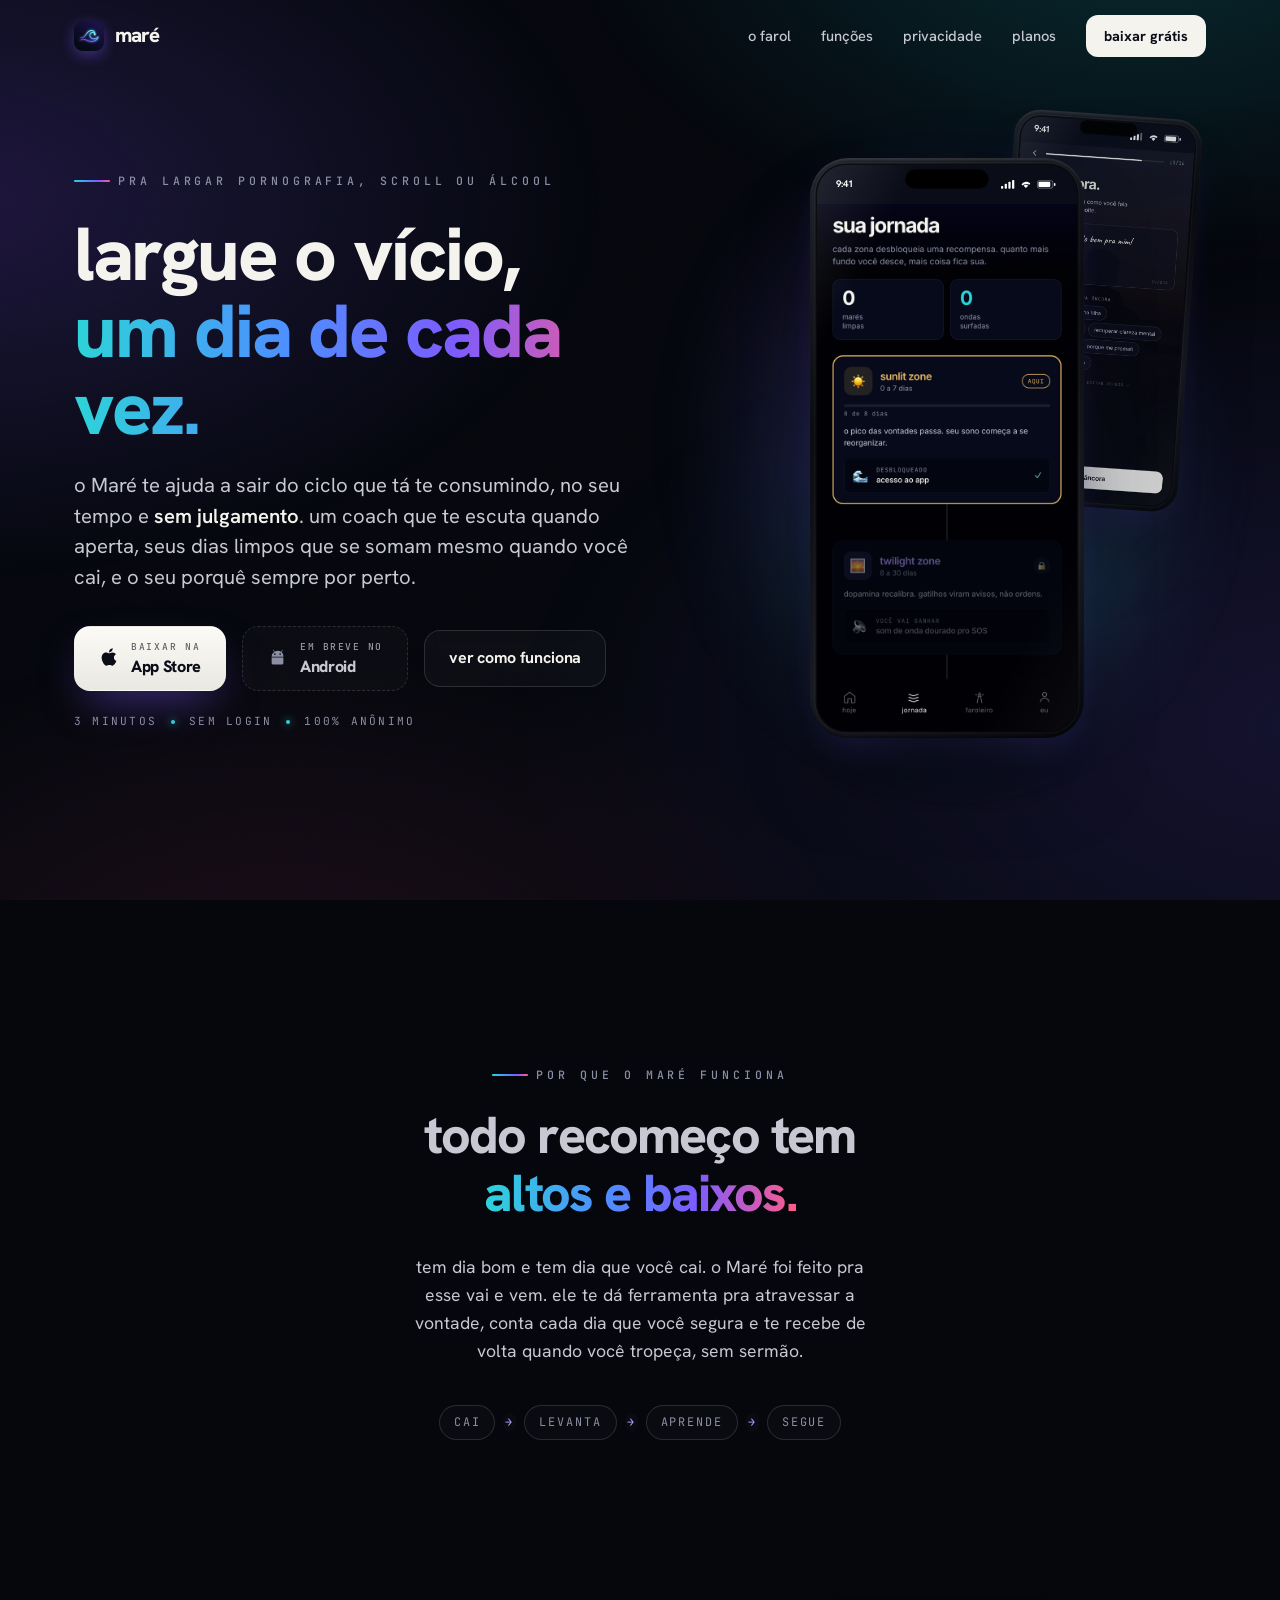
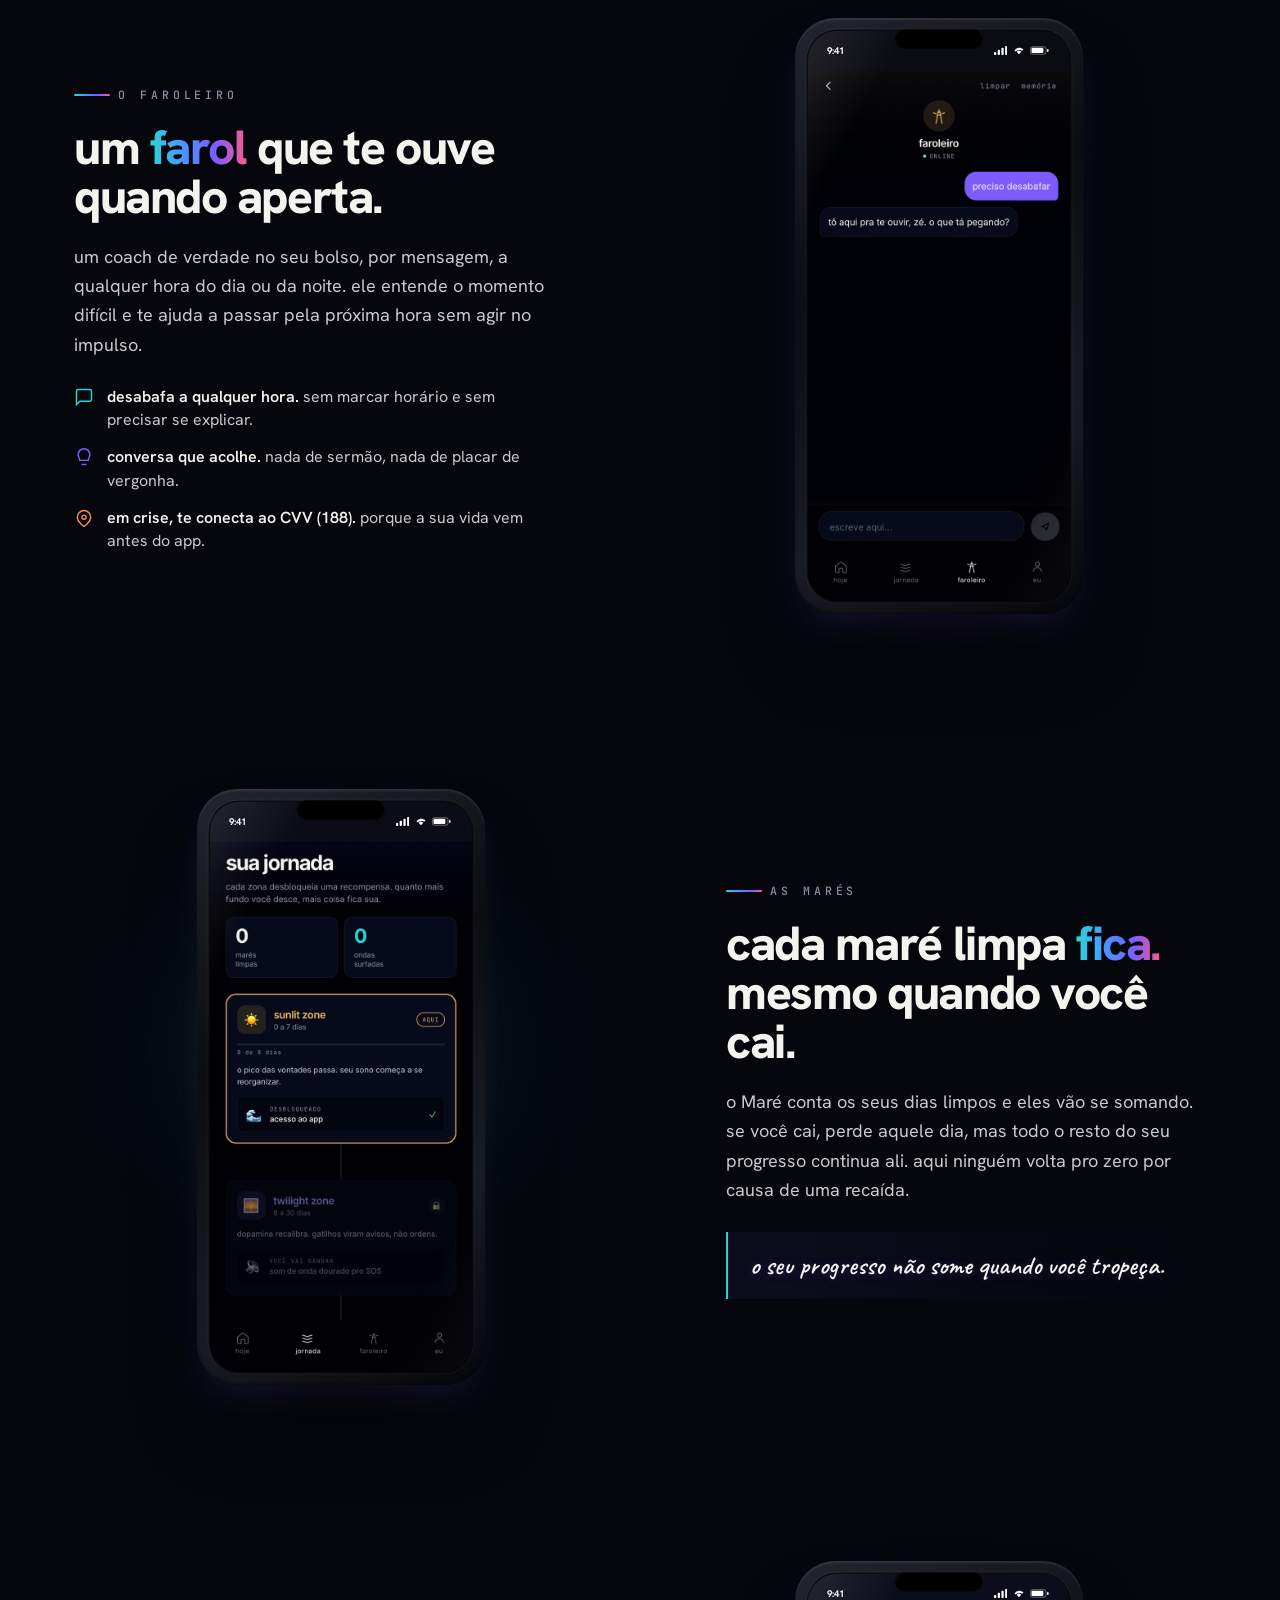
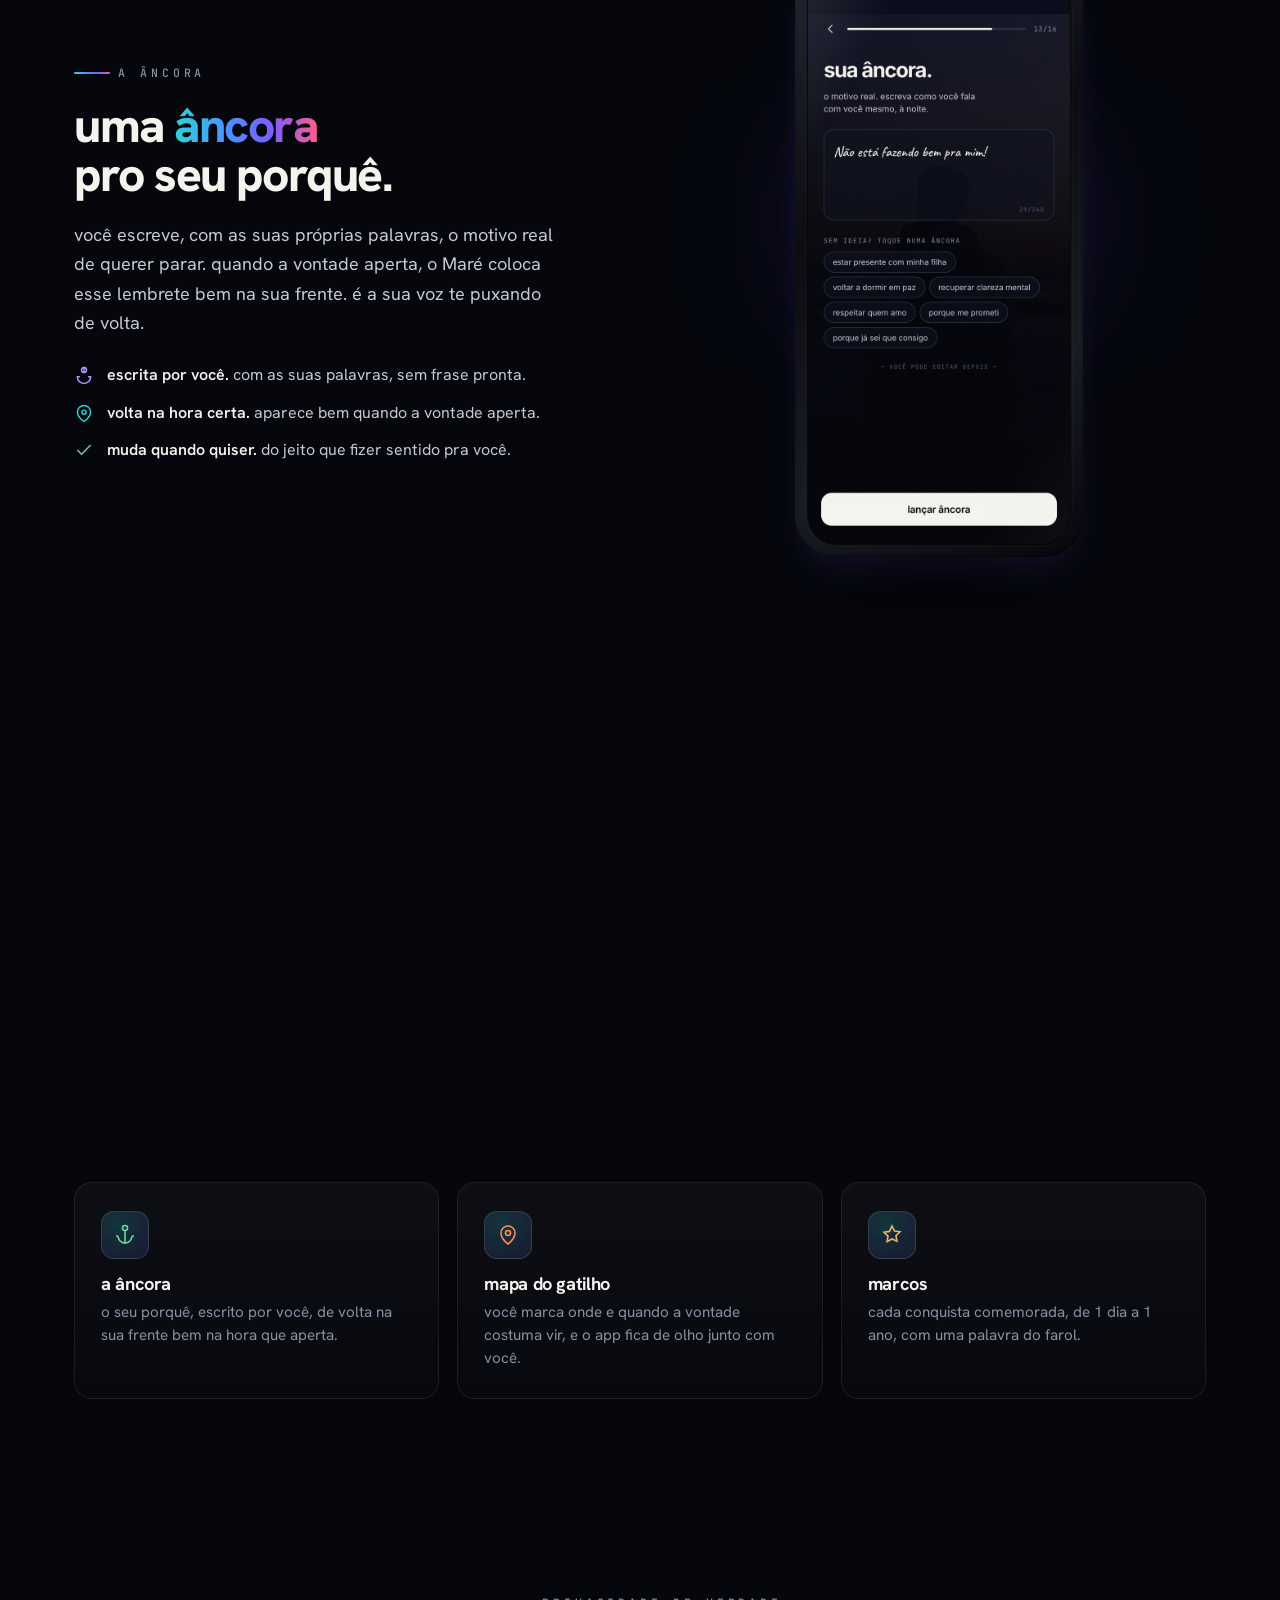
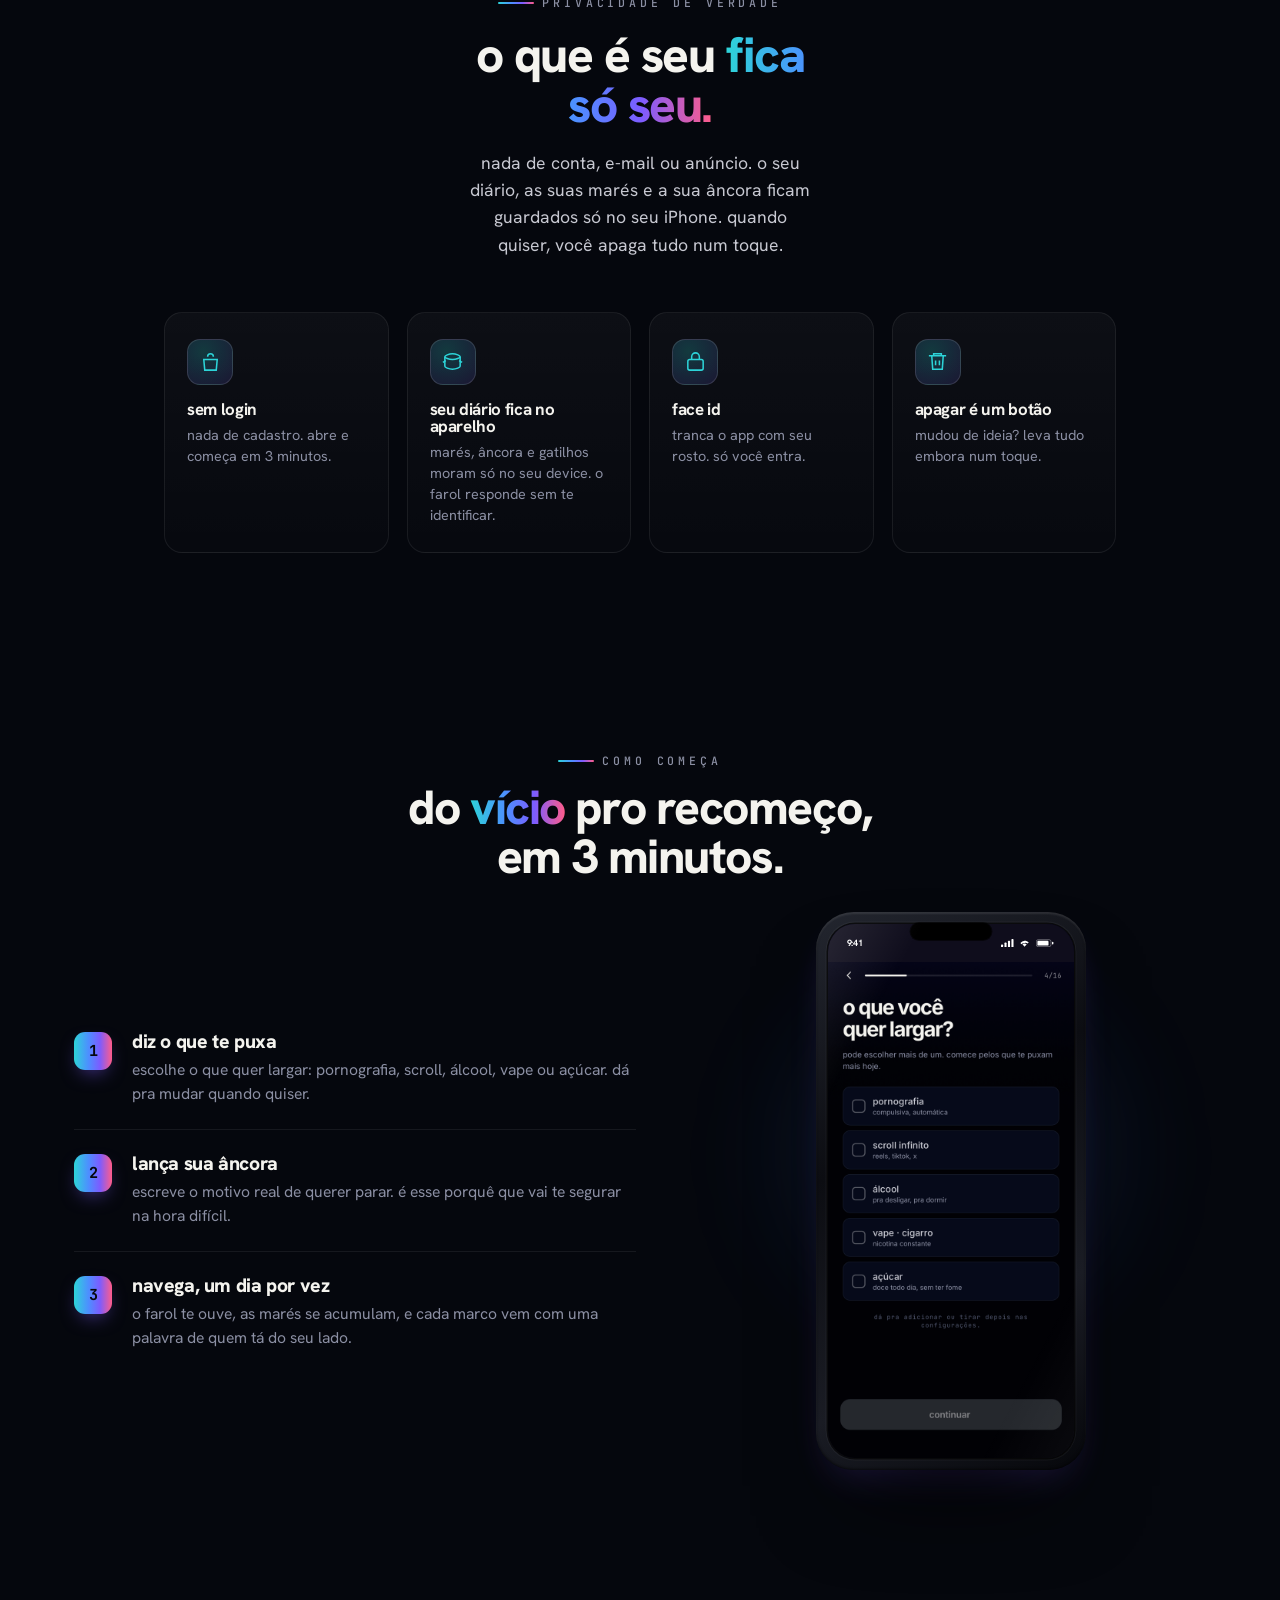
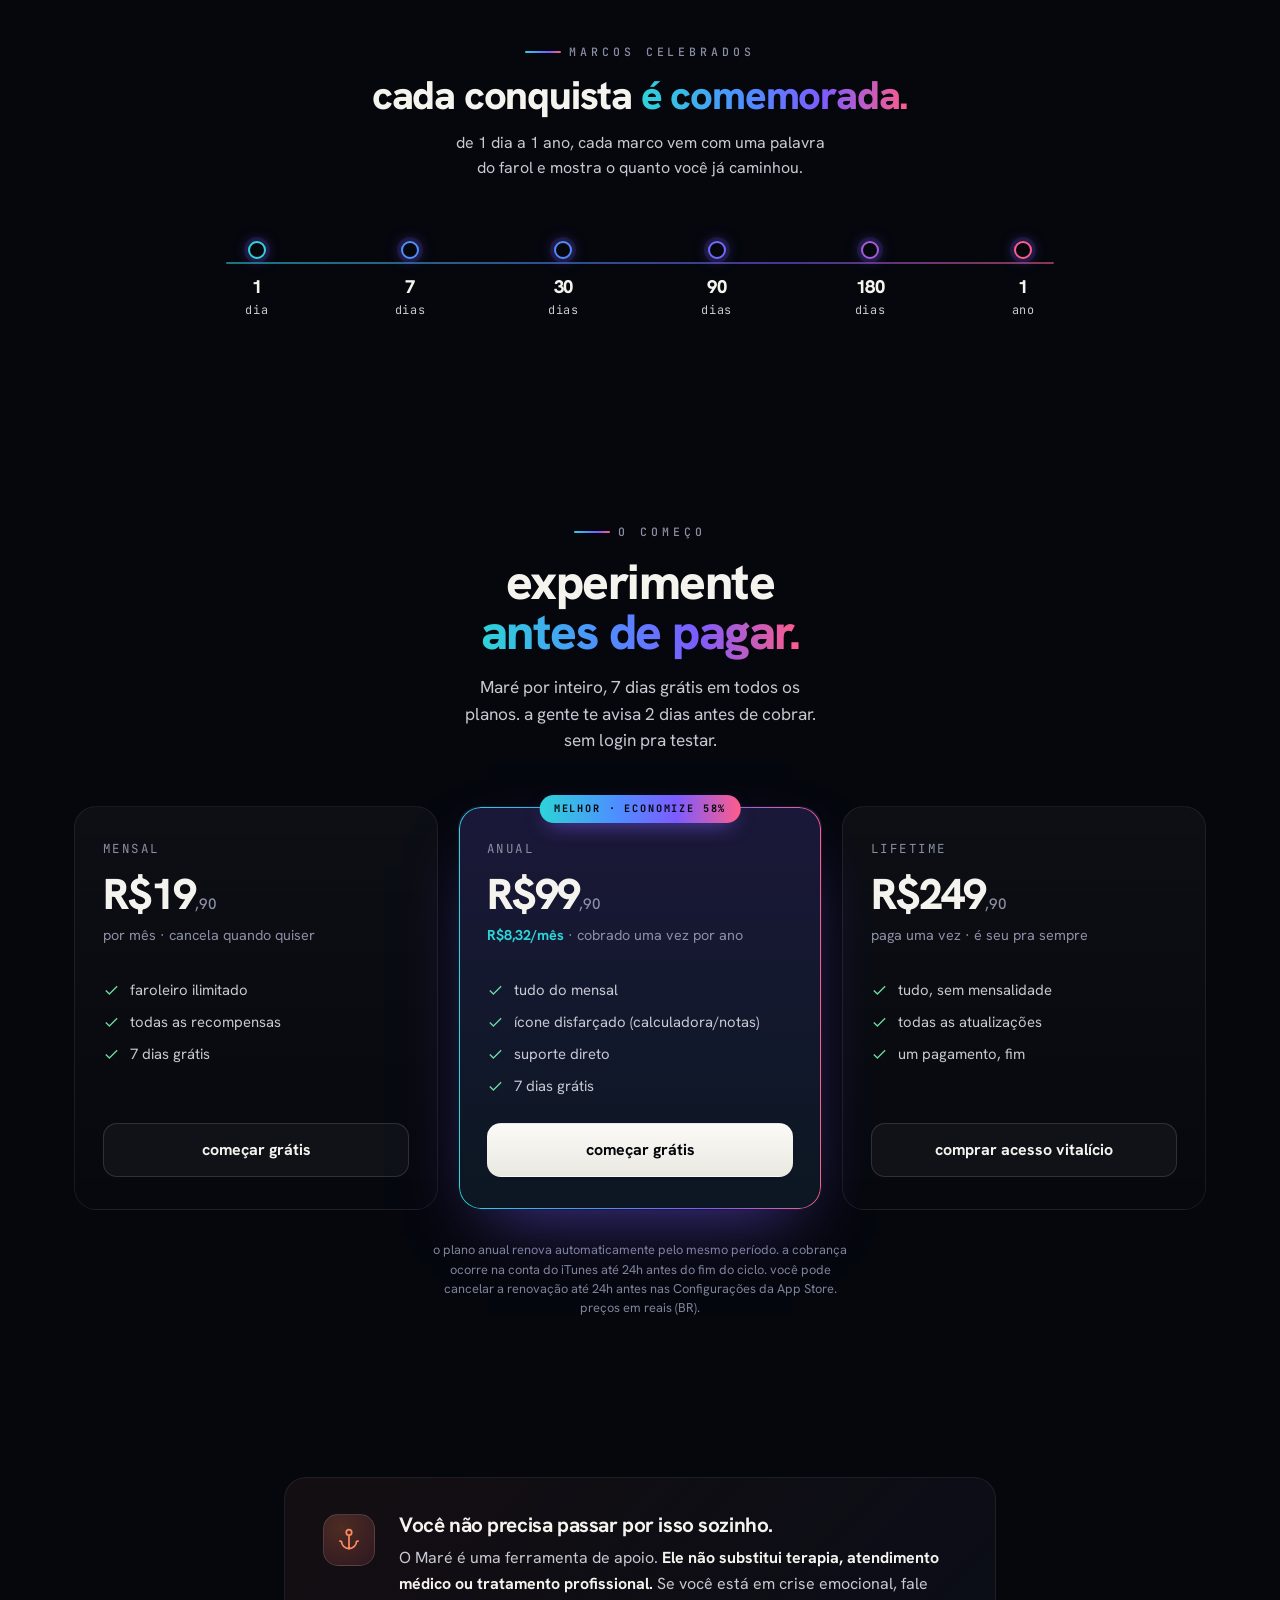
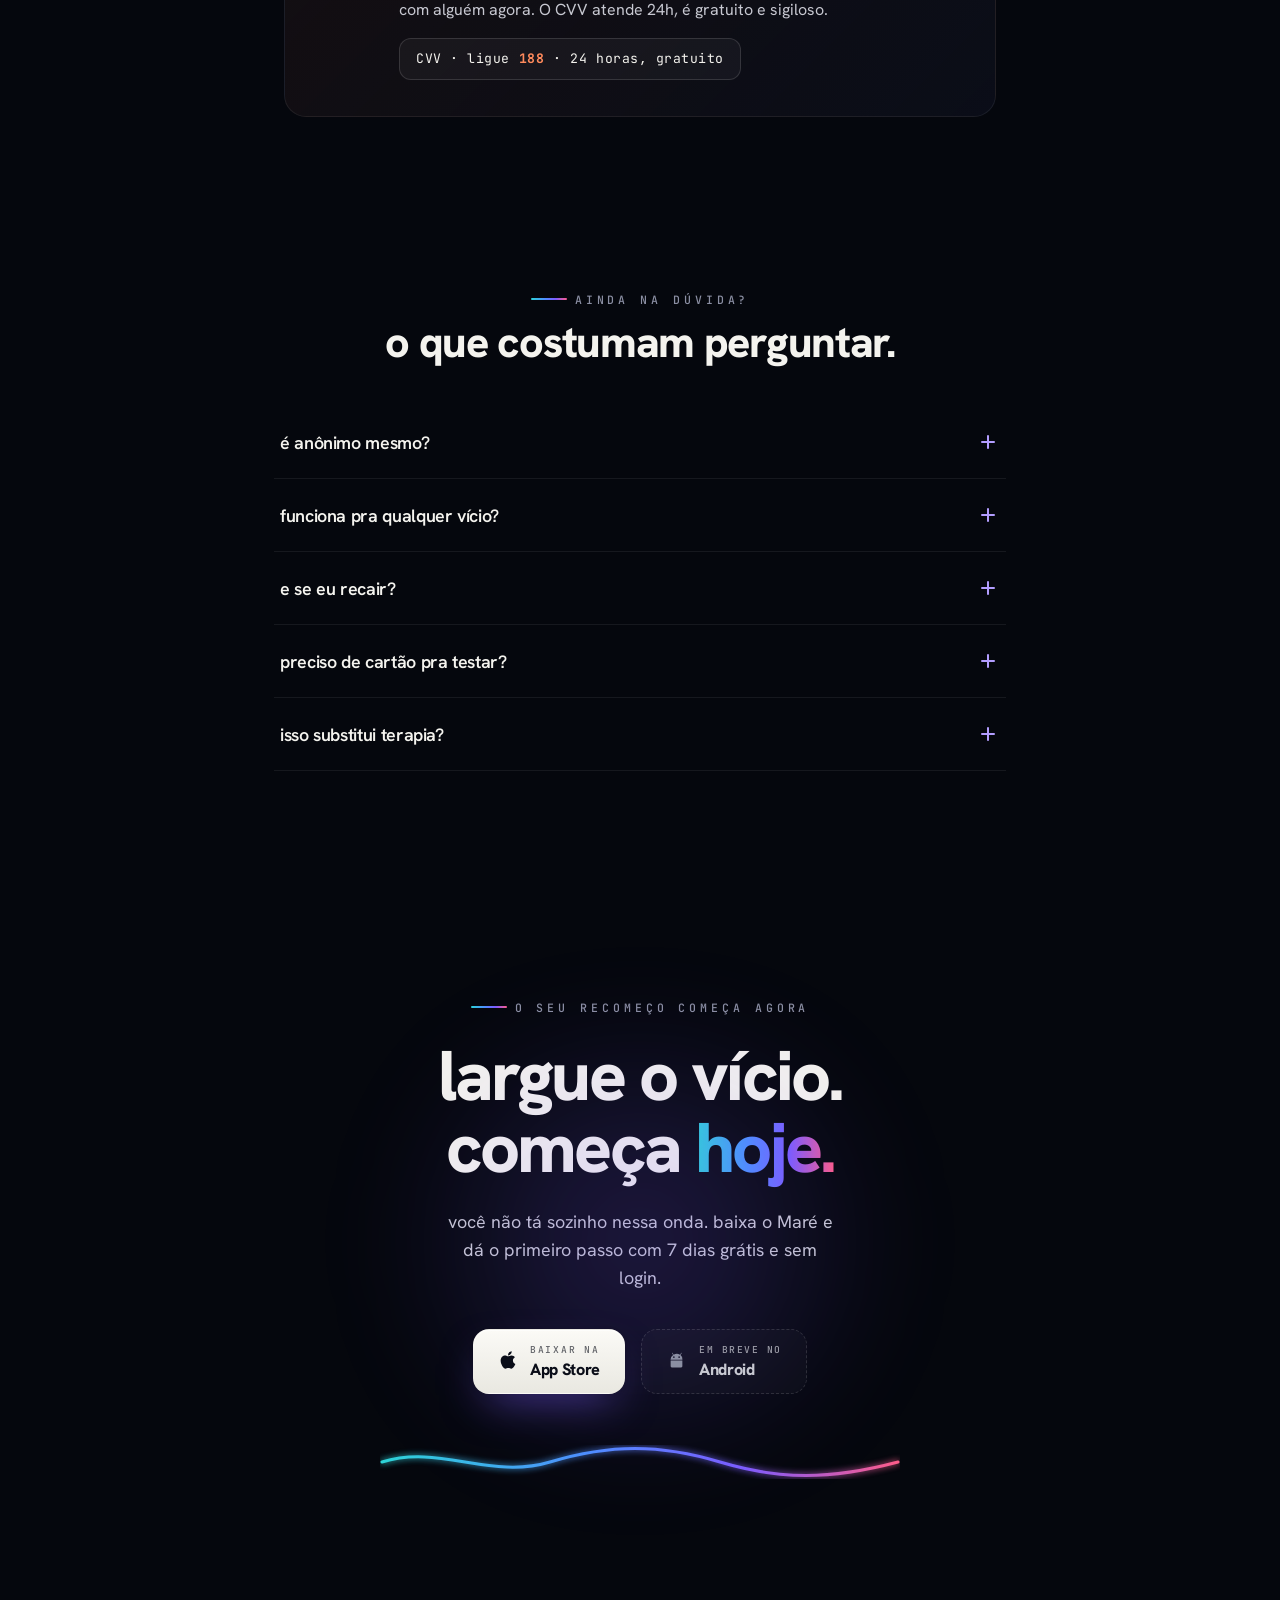
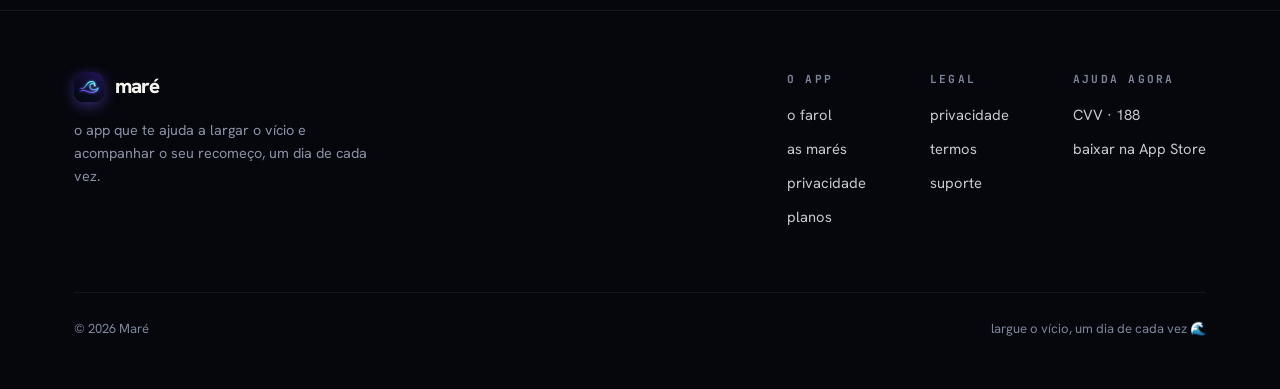
==== index.html @ f7ee4166 "Maré landing page Página estática (deep-ocean) com screenshots reais do app, todas as funções, plano" ====
<!DOCTYPE html>
<html lang="pt-BR">
<head>
<meta charset="UTF-8" />
<meta name="viewport" content="width=device-width, initial-scale=1.0" />
<title>Maré · largue o vício, um dia de cada vez</title>
<meta name="description" content="O Maré te ajuda a largar pornografia, scroll ou álcool. Um coach que te escuta na hora difícil, seus dias limpos contados sem punição e o lembrete do seu porquê. Sem julgamento. 7 dias grátis." />
<meta name="theme-color" content="#05070d" />

<!-- Open Graph · TROQUE a base de URL pelo domínio real de deploy -->
<meta property="og:type" content="website" />
<meta property="og:locale" content="pt_BR" />
<meta property="og:site_name" content="Maré" />
<meta property="og:url" content="https://josediogor.github.io/mare-site/" />
<meta property="og:title" content="Maré · largue o vício, um dia de cada vez" />
<meta property="og:description" content="Largue o vício, um dia de cada vez. Um coach que te escuta, seus dias limpos contados sem punição e o lembrete do seu porquê na hora difícil. Sem julgamento." />
<meta property="og:image" content="https://josediogor.github.io/mare-site/assets/og.jpg" />
<meta property="og:image:width" content="1200" />
<meta property="og:image:height" content="630" />
<meta property="og:image:alt" content="Maré · largue o vício, um dia de cada vez" />
<meta name="twitter:card" content="summary_large_image" />
<meta name="twitter:title" content="Maré · largue o vício, um dia de cada vez" />
<meta name="twitter:description" content="Largue o vício, um dia de cada vez. Coach que te escuta, dias limpos contados sem punição e o seu porquê sempre à mão. Sem julgamento." />
<meta name="twitter:image" content="https://josediogor.github.io/mare-site/assets/og.jpg" />

<link rel="icon" type="image/png" href="assets/icon.png" />
<link rel="apple-touch-icon" href="assets/icon.png" />
<link rel="preload" as="image" href="assets/shots/jornada.png" fetchpriority="high" />

<link rel="preconnect" href="https://fonts.googleapis.com" />
<link rel="preconnect" href="https://fonts.gstatic.com" crossorigin />
<link href="https://fonts.googleapis.com/css2?family=Hanken+Grotesk:wght@400;500;600;700;800;900&family=JetBrains+Mono:wght@400;500;700&family=Caveat:wght@500;600&display=swap" rel="stylesheet" />

<style>
/* ============================================================
   MARÉ · landing
   deep ocean at night · bioluminescent gradient wave
   cores/tokens derivados de app/lib/theme.ts
   (display: Hanken Grotesk realiza a intenção "tight grotesk" do app;
    o app usa Inter só porque Inter Tight não existe no @expo-google-fonts)
   ============================================================ */

:root{
  --bg0:#05070d; --bg1:#0a0d18; --bg2:#0e1322; --surface:#0e1220;
  --ink:#f4f3ee; --ink2:#c7c8d1; --ink3:#8b8fa3; --ink4:#7e8499;
  --violet:#7c5cff; --violet2:#b39dff; --violet-deep:#4b3b9a;
  --cyan:#2dd4d8; --coral:#ff8a5c; --azure:#4d8fff; --green:#6dd49d; --amber:#e9b665; --rose:#ff5c8a;
  --line:rgba(255,255,255,.07); --line-2:rgba(255,255,255,.13);

  --wave:linear-gradient(90deg,#2dd4d8 0%,#4d8fff 38%,#7c5cff 68%,#ff5c8a 100%);
  --wave-soft:linear-gradient(90deg,#2dd4d8,#7c5cff);

  --f-display:"Hanken Grotesk",-apple-system,system-ui,sans-serif;
  --f-mono:"JetBrains Mono",ui-monospace,monospace;
  --f-hand:"Caveat",cursive;

  --maxw:1180px;
  --ease:cubic-bezier(.22,.61,.36,1);
  --ease-out:cubic-bezier(.16,1,.3,1);
}

*{box-sizing:border-box;margin:0;padding:0}
html{scroll-behavior:smooth;-webkit-text-size-adjust:100%}
@media (prefers-reduced-motion:reduce){html{scroll-behavior:auto}}

body{
  font-family:var(--f-display);
  background:var(--bg0);
  color:var(--ink);
  line-height:1.55;
  -webkit-font-smoothing:antialiased;
  text-rendering:optimizeLegibility;
  overflow-x:hidden;
  position:relative;
}

/* ---- ambient field: deep-water bioluminescence ---- */
.field{position:fixed;inset:0;z-index:-2;pointer-events:none;overflow:hidden}
.field::before{
  content:"";position:absolute;inset:-20%;
  background:
    radial-gradient(46% 38% at 78% 8%, rgba(45,212,216,.16), transparent 70%),
    radial-gradient(50% 42% at 12% 30%, rgba(124,92,255,.20), transparent 72%),
    radial-gradient(60% 50% at 88% 72%, rgba(75,59,154,.22), transparent 75%),
    radial-gradient(46% 44% at 30% 96%, rgba(255,92,138,.10), transparent 72%);
  filter:saturate(120%);
}
/* grain */
.grain{position:fixed;inset:0;z-index:-1;pointer-events:none;opacity:.05;mix-blend-mode:overlay;
  background-image:url("data:image/svg+xml,%3Csvg xmlns='http://www.w3.org/2000/svg' width='160' height='160'%3E%3Cfilter id='n'%3E%3CfeTurbulence type='fractalNoise' baseFrequency='.85' numOctaves='2' stitchTiles='stitch'/%3E%3C/filter%3E%3Crect width='100%25' height='100%25' filter='url(%23n)'/%3E%3C/svg%3E");}

::selection{background:rgba(124,92,255,.4);color:#fff}

a{color:inherit;text-decoration:none}
img{display:block;max-width:100%}
:focus-visible{outline:2px solid var(--cyan);outline-offset:3px;border-radius:6px}

/* ---------- shared type ---------- */
.eyebrow{
  font-family:var(--f-mono);font-size:.72rem;font-weight:500;
  letter-spacing:.34em;text-transform:uppercase;color:var(--ink3);
  display:inline-flex;align-items:center;gap:.7em;
}
.eyebrow::before{content:"";width:36px;height:2px;border-radius:2px;background:var(--wave)}
.grad{background:var(--wave);-webkit-background-clip:text;background-clip:text;color:transparent;}
h1,h2,h3{font-weight:800;letter-spacing:-.03em;line-height:1.02}
.hand{font-family:var(--f-hand);font-weight:500;letter-spacing:0}

section{position:relative}
.wrap{max-width:var(--maxw);margin:0 auto;padding:0 24px}

/* ---------- buttons ---------- */
.btn{
  display:inline-flex;align-items:center;gap:12px;
  font-family:var(--f-display);font-weight:700;font-size:1rem;letter-spacing:-.01em;
  padding:15px 24px;border-radius:16px;border:1px solid transparent;
  cursor:pointer;transition:transform .25s var(--ease),box-shadow .35s var(--ease),background .3s;
  will-change:transform;
}
.btn-app{
  background:linear-gradient(180deg,#fbfaf6,#e9e8e1);color:#0a0d18;
  box-shadow:0 1px 0 rgba(255,255,255,.6) inset,0 18px 44px -14px rgba(124,92,255,.55),0 2px 8px rgba(0,0,0,.4);
}
.btn-app:hover{transform:translateY(-3px);box-shadow:0 1px 0 rgba(255,255,255,.7) inset,0 26px 60px -14px rgba(124,92,255,.7),0 4px 12px rgba(0,0,0,.5)}
.btn-app .apple{width:20px;height:20px;fill:#0a0d18;margin-top:-2px}
.btn-app small{display:block;font-family:var(--f-mono);font-size:.6rem;font-weight:500;letter-spacing:.18em;text-transform:uppercase;opacity:.62;line-height:1;margin-bottom:2px}
.btn-app b{font-weight:800;font-size:1.02rem;letter-spacing:-.02em;line-height:1}
.btn-ghost{background:rgba(255,255,255,.03);border-color:var(--line-2);color:var(--ink);backdrop-filter:blur(8px)}
.btn-ghost:hover{background:rgba(255,255,255,.07);transform:translateY(-2px)}
.btn-soon{background:rgba(255,255,255,.025);border:1px dashed var(--line-2);color:var(--ink2);cursor:default;-webkit-user-select:none;user-select:none}
.btn-soon:hover{transform:none;box-shadow:none}
.btn-soon .android{width:21px;height:21px;fill:var(--ink3);margin-top:-1px}
.btn-soon small{display:block;font-family:var(--f-mono);font-size:.6rem;font-weight:500;letter-spacing:.16em;text-transform:uppercase;opacity:.75;line-height:1;margin-bottom:2px}
.btn-soon b{font-weight:800;font-size:1.02rem;letter-spacing:-.02em;line-height:1;color:var(--ink2)}

.tcol{display:flex;flex-direction:column;gap:5px;text-align:left}

/* ============================================================
   NAV
   ============================================================ */
.nav{position:fixed;top:0;left:0;right:0;z-index:50;transition:background .4s,backdrop-filter .4s,border-color .4s;
  border-bottom:1px solid transparent}
.nav.scrolled{background:rgba(5,7,13,.72);backdrop-filter:blur(18px) saturate(140%);border-bottom:1px solid var(--line)}
.nav .wrap{display:flex;align-items:center;justify-content:space-between;height:72px}
.brand{display:flex;align-items:center;gap:11px;font-weight:800;font-size:1.28rem;letter-spacing:-.04em}
.brand img{width:30px;height:30px;border-radius:9px;box-shadow:0 4px 14px rgba(124,92,255,.4)}
.brand .wave-u{display:block;width:34px;height:6px;margin-top:-3px}
.nav-links{display:flex;align-items:center;gap:30px}
.nav-links a{font-size:.92rem;color:var(--ink2);font-weight:500;transition:color .2s;position:relative}
.nav-links a:hover{color:var(--ink)}
.nav-links a::after{content:"";position:absolute;left:0;bottom:-6px;height:1px;width:0;background:var(--wave-soft);transition:width .3s var(--ease)}
.nav-links a:hover::after{width:100%}
.nav-links a.nav-cta{padding:10px 18px;border-radius:12px;background:var(--ink);color:#0a0d18;font-weight:700;font-size:.9rem;transition:transform .2s,box-shadow .3s}
.nav-links a.nav-cta:hover{color:#0a0d18;transform:translateY(-2px);box-shadow:0 10px 28px -8px rgba(244,243,238,.5)}
.nav-links a.nav-cta::after{display:none}
@media(max-width:860px){.nav-links a:not(.nav-cta){display:none}}

/* ============================================================
   HERO
   ============================================================ */
.hero{padding:148px 0 60px;position:relative;overflow:hidden}
.hero-grid{display:grid;grid-template-columns:1.05fr .95fr;gap:40px;align-items:center}
.hero-copy{max-width:560px}
.hero h1{font-size:clamp(2.7rem,6.4vw,4.7rem);font-weight:800;margin:26px 0 0}
.hero h1 .l2{display:block}
.hero .sub{font-size:clamp(1.05rem,1.8vw,1.27rem);color:var(--ink2);margin-top:24px;max-width:30em;line-height:1.5;font-weight:400}
.hero .sub b{color:var(--ink);font-weight:600}
.cta-row{display:flex;align-items:center;gap:16px;flex-wrap:wrap;margin-top:34px}
.trust{display:flex;align-items:center;gap:14px;margin-top:22px;flex-wrap:wrap;
  font-family:var(--f-mono);font-size:.7rem;letter-spacing:.2em;text-transform:uppercase;color:var(--ink3)}
.trust .dot{width:4px;height:4px;border-radius:50%;background:var(--cyan);box-shadow:0 0 8px var(--cyan)}

/* hero phones */
.hero-stage{position:relative;height:600px;display:flex;align-items:center;justify-content:center}
.glow{position:absolute;border-radius:50%;filter:blur(60px);pointer-events:none;z-index:0}
.hero-stage .glow{width:420px;height:520px;background:
  radial-gradient(circle at 50% 40%,rgba(124,92,255,.5),transparent 62%),
  radial-gradient(circle at 60% 75%,rgba(45,212,216,.35),transparent 60%);opacity:.85}
.phone-pair{position:relative;z-index:2}
.phone-pair .phone.back{position:absolute;top:-44px;right:-106px;width:188px;z-index:1;opacity:.82;transform:rotate(4deg)}
.phone-pair .phone.front{width:274px;position:relative;z-index:2}

/* floating animation */
@keyframes float1{0%,100%{transform:translateY(0)}50%{transform:translateY(-14px)}}
@keyframes float2{0%,100%{transform:translateY(0) rotate(4deg)}50%{transform:translateY(-22px) rotate(4deg)}}
.phone-pair .front{animation:float1 7s var(--ease) infinite}
.phone-pair .back{animation:float2 8.5s var(--ease) infinite}
@media (prefers-reduced-motion:reduce){.phone-pair .front,.phone-pair .back{animation:none}}

/* ============================================================
   DEVICE FRAME (real screenshots)
   ============================================================ */
.phone{
  --st:#0a0d18;
  position:relative;border-radius:14% / 6.6%;
  padding:2.4%;
  background:linear-gradient(150deg,#23262f,#0c0d12 38%,#1a1c24 72%,#06070b);
  box-shadow:
    0 2px 2px rgba(255,255,255,.10) inset,
    0 -1px 3px rgba(0,0,0,.6) inset,
    0 50px 90px -34px rgba(0,0,0,.85),
    0 18px 40px -20px rgba(124,92,255,.4);
}
.phone .screen{position:relative;border-radius:11% / 5.2%;overflow:hidden;background:var(--st);
  box-shadow:0 0 0 1.5px rgba(0,0,0,.7),0 0 0 2.5px rgba(255,255,255,.04)}
.phone .screen>img{width:100%;height:auto;aspect-ratio:820/1782;display:block}
/* clean status bar overlay → masks TestFlight bar of the raw capture */
.phone .statusbar{position:absolute;top:0;left:0;right:0;height:7%;z-index:3;
  background:var(--st);display:flex;align-items:center;justify-content:space-between;
  padding:0 8% 0 7.5%;}
.phone .statusbar .time{font-family:var(--f-display);font-weight:700;font-size:clamp(9px,3.7cqw,15px);color:#fff;letter-spacing:-.02em}
.phone .statusbar .sys{display:flex;align-items:center;gap:5.5px}
.phone .statusbar svg{height:clamp(8px,3.4cqw,13px);width:auto;fill:#fff;display:block}
.phone .island{position:absolute;top:2%;left:50%;transform:translateX(-50%);
  width:30%;height:3.1%;background:#000;border-radius:999px;z-index:4;
  box-shadow:0 0 0 1px rgba(0,0,0,.6)}
/* screen sheen */
.phone .screen::after{content:"";position:absolute;inset:0;z-index:5;pointer-events:none;
  background:linear-gradient(118deg,rgba(255,255,255,.10) 0%,transparent 18%,transparent 82%,rgba(255,255,255,.04) 100%);}
.phone{container-type:inline-size}

/* ============================================================
   logos / trust strip
   ============================================================ */
.marq{border-top:1px solid var(--line);border-bottom:1px solid var(--line);padding:26px 0;margin-top:46px}
.marq .wrap{display:flex;align-items:center;justify-content:space-between;gap:30px;flex-wrap:wrap}
.marq .item{display:flex;align-items:center;gap:11px;color:var(--ink3);font-size:.86rem;font-weight:500}
.marq .item svg{width:19px;height:19px;stroke:var(--cyan);fill:none;stroke-width:1.6;opacity:.9}
.marq .item b{color:var(--ink2);font-weight:700}

/* ============================================================
   MANIFESTO
   ============================================================ */
.manifesto{padding:130px 0 90px;text-align:center}
.manifesto .big{font-size:clamp(1.9rem,4.4vw,3.25rem);font-weight:800;letter-spacing:-.035em;line-height:1.12;max-width:18ch;margin:22px auto 0}
.manifesto p{color:var(--ink2);max-width:46ch;margin:30px auto 0;font-size:1.1rem;line-height:1.6}
.manifesto .cyc{display:flex;align-items:center;justify-content:center;gap:8px;margin-top:40px;flex-wrap:wrap;
  font-family:var(--f-mono);font-size:.74rem;letter-spacing:.16em;text-transform:uppercase;color:var(--ink3)}
.manifesto .cyc span{padding:7px 14px;border:1px solid var(--line-2);border-radius:999px;background:rgba(255,255,255,.02)}
.manifesto .cyc .arr{border:none;color:var(--violet2);padding:0 2px}

/* ============================================================
   FEATURE SECTIONS
   ============================================================ */
.feat{padding:88px 0}
.feat .wrap{display:grid;grid-template-columns:1fr 1fr;gap:64px;align-items:center}
.feat.rev .ftext{order:2}
.feat.rev .fmedia{order:1}
.ftext{max-width:480px}
.feat.rev .ftext{margin-left:auto}
.ftext h2{font-size:clamp(2rem,3.9vw,3rem);margin:20px 0 0}
.ftext .lead{color:var(--ink2);font-size:1.13rem;line-height:1.62;margin-top:20px}
.flist{list-style:none;margin-top:26px;display:flex;flex-direction:column;gap:14px}
.flist li{display:flex;gap:13px;align-items:flex-start;color:var(--ink2);font-size:1rem;line-height:1.45}
.flist li svg{width:20px;height:20px;flex:0 0 20px;margin-top:2px;stroke-width:1.7;fill:none}
.flist li b{color:var(--ink);font-weight:600}

.fmedia{position:relative;display:flex;align-items:center;justify-content:center}
.fmedia .phone{width:288px;max-width:78%;position:relative;z-index:2}
.fmedia .glow{width:380px;height:440px;opacity:.6}

/* voice quote (registro companheiro) */
.vquote{margin-top:28px;padding:18px 22px;border-left:2px solid;border-image:var(--wave) 1;
  background:linear-gradient(90deg,rgba(124,92,255,.07),transparent);border-radius:0 12px 12px 0}
.vquote .hand{font-size:1.65rem;font-weight:600;color:var(--ink);line-height:1.18;text-shadow:0 1px 10px rgba(124,92,255,.25)}
.vquote cite{display:block;margin-top:6px;font-family:var(--f-mono);font-size:.68rem;letter-spacing:.18em;text-transform:uppercase;color:var(--ink3);font-style:normal}

/* ============================================================
   PRIVACY
   ============================================================ */
.privacy{padding:96px 0;position:relative}
.privacy .wrap{max-width:1000px}
.privacy .head{text-align:center;max-width:38ch;margin:0 auto}
.privacy h2{font-size:clamp(2rem,4.4vw,3.1rem);margin-top:18px}
.privacy h2 em{font-style:normal}
.privacy .sub{color:var(--ink2);margin-top:18px;font-size:1.1rem}
.pgrid{display:grid;grid-template-columns:repeat(4,1fr);gap:18px;margin-top:54px}
.pcard{padding:26px 22px;border:1px solid var(--line);border-radius:18px;
  background:linear-gradient(180deg,rgba(255,255,255,.035),rgba(255,255,255,.01));
  transition:transform .35s var(--ease),border-color .35s,background .35s}
.pcard:hover{transform:translateY(-6px);border-color:var(--line-2);background:linear-gradient(180deg,rgba(124,92,255,.08),rgba(255,255,255,.01))}
.pcard .ic{width:46px;height:46px;border-radius:13px;display:grid;place-items:center;margin-bottom:16px;
  background:radial-gradient(circle at 35% 25%,rgba(45,212,216,.22),rgba(124,92,255,.14));border:1px solid var(--line-2)}
.pcard .ic svg{width:23px;height:23px;stroke:var(--cyan);fill:none;stroke-width:1.6}
.pcard h3{font-size:1.06rem;letter-spacing:-.02em;font-weight:700}
.pcard p{color:var(--ink3);font-size:.9rem;margin-top:7px;line-height:1.45}

/* ============================================================
   STEPS
   ============================================================ */
.steps{padding:96px 0}
.steps .head{text-align:center;margin-bottom:18px}
.steps h2{font-size:clamp(2rem,4.2vw,3rem);margin-top:14px}
.steps-grid{display:grid;grid-template-columns:1.1fr 1fr;gap:60px;align-items:center;margin-top:30px}
.step{display:flex;gap:20px;padding:24px 0;border-bottom:1px solid var(--line)}
.step:last-child{border-bottom:none}
.step .n{font-family:var(--f-mono);font-size:.95rem;font-weight:700;color:var(--bg0);
  width:38px;height:38px;flex:0 0 38px;border-radius:11px;display:grid;place-items:center;
  background:var(--wave);box-shadow:0 8px 20px -8px rgba(124,92,255,.7)}
.step h3{font-size:1.22rem;letter-spacing:-.02em}
.step p{color:var(--ink3);margin-top:6px;font-size:.98rem;line-height:1.5}
.steps-grid .fmedia .phone{width:270px}

/* ============================================================
   MILESTONES
   ============================================================ */
.miles{padding:70px 0 100px;text-align:center}
.miles h2{font-size:clamp(1.7rem,3.6vw,2.5rem);margin-top:14px}
.miles p{color:var(--ink2);max-width:42ch;margin:16px auto 0}
.mtrack{position:relative;margin:60px auto 0;max-width:920px}
.mline{position:absolute;top:21px;left:5%;right:5%;height:2px;background:var(--wave);opacity:.55;border-radius:2px}
.mdots{display:flex;justify-content:space-between;position:relative;z-index:2}
.mdot{display:flex;flex-direction:column;align-items:center;gap:14px;flex:1}
.mdot .pt{width:18px;height:18px;border-radius:50%;background:var(--bg0);border:2px solid var(--violet2);
  box-shadow:0 0 0 4px rgba(124,92,255,.12),0 0 14px rgba(124,92,255,.5)}
.mdot .lab{font-family:var(--f-mono);font-size:.74rem;letter-spacing:.06em;color:var(--ink2)}
.mdot .lab b{display:block;color:var(--ink);font-size:1.15rem;font-family:var(--f-display);font-weight:800;letter-spacing:-.02em}
.mdot:nth-child(1) .pt{border-color:var(--cyan)}
.mdot:nth-child(2) .pt{border-color:var(--azure)}
.mdot:nth-child(3) .pt{border-color:#518aff}
.mdot:nth-child(4) .pt{border-color:#6e6bff}
.mdot:nth-child(5) .pt{border-color:#a45cdb}
.mdot:nth-child(6) .pt{border-color:var(--rose)}

/* ============================================================
   PRICING
   ============================================================ */
.pricing{padding:96px 0}
.pricing .head{text-align:center;max-width:40ch;margin:0 auto 14px}
.pricing h2{font-size:clamp(2rem,4.4vw,3.1rem);margin-top:16px}
.pricing .sub{color:var(--ink2);margin-top:16px;font-size:1.08rem}
.plans{display:grid;grid-template-columns:repeat(3,1fr);gap:20px;margin-top:52px;align-items:stretch}
.plan{position:relative;display:flex;flex-direction:column;padding:32px 28px;border-radius:22px;
  border:1px solid var(--line);background:linear-gradient(180deg,rgba(255,255,255,.035),rgba(255,255,255,.008));
  transition:transform .35s var(--ease),border-color .35s}
.plan:hover{transform:translateY(-6px);border-color:var(--line-2)}
.plan.best{border-color:transparent;background:
  linear-gradient(180deg,rgba(124,92,255,.14),rgba(45,212,216,.05)),var(--bg1);
  box-shadow:0 30px 70px -30px rgba(124,92,255,.6)}
.plan.best::before{content:"";position:absolute;inset:0;border-radius:22px;padding:1px;z-index:0;
  background:var(--wave);-webkit-mask:linear-gradient(#000 0 0) content-box,linear-gradient(#000 0 0);
  -webkit-mask-composite:xor;mask-composite:exclude}
.plan>*{position:relative;z-index:1}
.badge{position:absolute;top:-12px;left:50%;transform:translateX(-50%);
  font-family:var(--f-mono);font-size:.64rem;font-weight:700;letter-spacing:.18em;text-transform:uppercase;
  padding:6px 14px;border-radius:999px;background:var(--wave);color:var(--bg0);white-space:nowrap;
  box-shadow:0 8px 20px -8px rgba(124,92,255,.8)}
.plan .pname{font-family:var(--f-mono);font-size:.78rem;letter-spacing:.2em;text-transform:uppercase;color:var(--ink3)}
.plan .price{font-size:2.7rem;font-weight:800;letter-spacing:-.04em;margin-top:14px;line-height:1}
.plan .price small{font-size:.95rem;color:var(--ink3);font-weight:500;letter-spacing:0}
.plan .per{color:var(--ink3);font-size:.9rem;margin-top:8px;min-height:2.4em}
.plan .per b{color:var(--cyan);font-weight:700}
.plan ul{list-style:none;margin:22px 0 26px;display:flex;flex-direction:column;gap:11px;flex:1}
.plan ul li{display:flex;gap:10px;align-items:flex-start;font-size:.93rem;color:var(--ink2);line-height:1.4}
.plan ul li svg{width:17px;height:17px;flex:0 0 17px;margin-top:2px;stroke:var(--green);fill:none;stroke-width:2}
.plan .pcta{display:flex;justify-content:center;text-align:center;padding:14px;border-radius:14px;font-weight:700;
  border:1px solid var(--line-2);background:rgba(255,255,255,.04);transition:transform .2s,background .3s}
.plan .pcta:hover{transform:translateY(-2px);background:rgba(255,255,255,.09)}
.plan.best .pcta{background:linear-gradient(180deg,#fbfaf6,#e9e8e1);color:var(--bg0);border-color:transparent}
.pricing .fineprint{text-align:center;color:var(--ink4);font-size:.8rem;margin-top:30px;max-width:60ch;margin-left:auto;margin-right:auto;line-height:1.5}

/* ============================================================
   SAFETY
   ============================================================ */
.safety{padding:64px 0 96px}
.safety .wrap{max-width:760px}
.scard{padding:36px 38px;border-radius:22px;border:1px solid var(--line);
  background:linear-gradient(135deg,rgba(255,138,92,.06),rgba(14,18,32,.6));display:flex;gap:24px;align-items:flex-start}
.scard .anchor{flex:0 0 52px;width:52px;height:52px;border-radius:15px;display:grid;place-items:center;
  background:radial-gradient(circle at 35% 25%,rgba(255,138,92,.25),rgba(255,92,138,.12));border:1px solid var(--line-2)}
.scard .anchor svg{width:26px;height:26px;stroke:var(--coral);fill:none;stroke-width:1.6}
.scard h3{font-size:1.3rem;letter-spacing:-.02em;font-weight:700}
.scard p{color:var(--ink2);margin-top:10px;line-height:1.6;font-size:1rem}
.scard p b{color:var(--ink)}
.scard .cvv{display:inline-flex;align-items:center;gap:9px;margin-top:16px;padding:10px 16px;border-radius:12px;
  background:rgba(255,255,255,.04);border:1px solid var(--line-2);font-family:var(--f-mono);font-size:.82rem;letter-spacing:.04em;color:var(--ink)}
.scard .cvv b{color:var(--coral)}

/* ============================================================
   FUNCTIONS GRID
   ============================================================ */
.funcs{padding:40px 0 92px}
.funcs .head{text-align:center;max-width:44ch;margin:0 auto}
.funcs h2{font-size:clamp(2rem,4.4vw,3.1rem);margin-top:16px}
.funcs .sub{color:var(--ink2);margin-top:16px;font-size:1.08rem}
.fgrid{display:grid;grid-template-columns:repeat(3,1fr);gap:18px;margin-top:50px}
.fcard{padding:28px 26px;border:1px solid var(--line);border-radius:18px;
  background:linear-gradient(180deg,rgba(255,255,255,.035),rgba(255,255,255,.01));
  transition:transform .35s var(--ease),border-color .35s,background .35s}
.fcard:hover{transform:translateY(-6px);border-color:var(--line-2);background:linear-gradient(180deg,rgba(124,92,255,.08),rgba(255,255,255,.01))}
.fcard .ic{width:48px;height:48px;border-radius:13px;display:grid;place-items:center;margin-bottom:16px;
  background:radial-gradient(circle at 35% 25%,rgba(45,212,216,.20),rgba(124,92,255,.14));border:1px solid var(--line-2)}
.fcard .ic svg{width:24px;height:24px;fill:none;stroke-width:1.6}
.fcard h3{font-size:1.14rem;letter-spacing:-.02em;font-weight:700}
.fcard p{color:var(--ink3);font-size:.95rem;margin-top:8px;line-height:1.5}
@media(max-width:920px){.fgrid{grid-template-columns:1fr 1fr}}
@media(max-width:560px){.fgrid{grid-template-columns:1fr;max-width:380px;margin-left:auto;margin-right:auto}}

/* skip link */
.skip{position:absolute;left:-9999px;top:0;z-index:100;background:var(--ink);color:var(--bg0);
  padding:10px 16px;border-radius:0 0 10px 0;font-weight:700;font-size:.9rem}
.skip:focus{left:0}

/* ============================================================
   FAQ
   ============================================================ */
.faq{padding:70px 0 100px}
.faq .wrap{max-width:780px}
.faq .head{text-align:center;margin-bottom:42px}
.faq h2{font-size:clamp(1.9rem,4vw,2.7rem);margin-top:12px}
.qa{border-bottom:1px solid var(--line)}
.qa button{width:100%;display:flex;justify-content:space-between;align-items:center;gap:20px;
  padding:24px 6px;background:none;border:none;cursor:pointer;text-align:left;
  font-family:var(--f-display);font-size:1.12rem;font-weight:600;color:var(--ink);letter-spacing:-.02em}
.qa button:hover{color:var(--violet2)}
.qa .ic{flex:0 0 24px;width:24px;height:24px;position:relative;transition:transform .35s var(--ease)}
.qa .ic::before,.qa .ic::after{content:"";position:absolute;background:var(--violet2);border-radius:2px;
  top:50%;left:50%;transform:translate(-50%,-50%)}
.qa .ic::before{width:14px;height:2px}
.qa .ic::after{width:2px;height:14px;transition:transform .35s var(--ease)}
.qa.open .ic::after{transform:translate(-50%,-50%) scaleY(0)}
.qa .ans{max-height:0;overflow:hidden;transition:max-height .45s var(--ease)}
.qa .ans p{color:var(--ink2);padding:0 6px 26px;line-height:1.65;font-size:1rem;max-width:62ch}

/* ============================================================
   FINAL CTA
   ============================================================ */
.final{padding:120px 0;text-align:center;position:relative;overflow:hidden}
.final .glow{width:min(760px,90vw);height:420px;left:50%;top:50%;transform:translate(-50%,-50%);
  background:radial-gradient(circle,rgba(124,92,255,.35),transparent 60%);opacity:.7}
.final .eyebrow{justify-content:center}
.final h2{font-size:clamp(2.4rem,6vw,4.4rem);margin:24px auto 0;max-width:16ch;letter-spacing:-.04em}
.final p{color:var(--ink2);max-width:40ch;margin:24px auto 0;font-size:1.12rem}
.final .cta-row{justify-content:center;margin-top:38px}
.final .wave-big{margin:48px auto 0;max-width:520px;width:90%}

/* ============================================================
   FOOTER
   ============================================================ */
footer{border-top:1px solid var(--line);padding:60px 0 50px}
.foot-grid{display:flex;justify-content:space-between;gap:40px;flex-wrap:wrap}
.foot-brand{max-width:300px}
.foot-brand .brand{margin-bottom:16px}
.foot-brand p{color:var(--ink3);font-size:.9rem;line-height:1.6}
.foot-cols{display:flex;gap:64px;flex-wrap:wrap}
.fcol h4{font-family:var(--f-mono);font-size:.7rem;letter-spacing:.2em;text-transform:uppercase;color:var(--ink4);margin-bottom:16px}
.fcol a{display:block;color:var(--ink2);font-size:.92rem;margin-bottom:11px;transition:color .2s}
.fcol a:hover{color:var(--ink)}
.foot-base{margin-top:52px;padding-top:26px;border-top:1px solid var(--line);
  display:flex;justify-content:space-between;gap:16px;flex-wrap:wrap;align-items:center;
  color:var(--ink4);font-size:.82rem}
.foot-base .made{display:flex;align-items:center;gap:8px}

/* ============================================================
   REVEAL animations
   ============================================================ */
.reveal{opacity:0;transform:translateY(28px);transition:opacity .9s var(--ease-out),transform .9s var(--ease-out)}
.reveal.in{opacity:1;transform:none}
.reveal.d1{transition-delay:.08s}.reveal.d2{transition-delay:.16s}.reveal.d3{transition-delay:.24s}
.reveal.d4{transition-delay:.32s}.reveal.d5{transition-delay:.40s}
@media (prefers-reduced-motion:reduce){.reveal{opacity:1!important;transform:none!important;transition:none}}

/* wave-draw */
.wdraw path{stroke-dasharray:1;stroke-dashoffset:1;transition:stroke-dashoffset 1.8s var(--ease-out) .2s}
.wdraw.in path{stroke-dashoffset:0}

/* ============================================================
   RESPONSIVE
   ============================================================ */
@media(max-width:920px){
  .hero-grid{grid-template-columns:1fr;gap:10px;text-align:center}
  .hero-copy{max-width:none;margin:0 auto}
  .eyebrow,.cta-row,.trust{justify-content:center}
  .hero-stage{height:540px;margin-top:20px}
  .feat .wrap{grid-template-columns:1fr;gap:38px}
  .feat.rev .ftext,.feat.rev .fmedia{order:0}
  .ftext{margin:0 auto!important;text-align:center}
  .eyebrow{justify-content:center}
  .flist{text-align:left;max-width:380px;margin-left:auto;margin-right:auto}
  .vquote{text-align:left}
  .pgrid{grid-template-columns:repeat(2,1fr)}
  .steps-grid{grid-template-columns:1fr;gap:36px}
  .steps-grid .fmedia{order:-1}
  .plans{grid-template-columns:1fr;max-width:420px;margin-left:auto;margin-right:auto}
  .plan.best{order:-1}
}
@media(max-width:560px){
  .wrap{padding:0 18px}
  .hero{padding:120px 0 40px}
  .pgrid{grid-template-columns:1fr 1fr;gap:12px}
  .pcard{padding:20px 16px}
  .mdot .lab{font-size:.62rem}
  .mdot .lab b{font-size:.92rem}
  .scard{flex-direction:column;padding:26px 22px}
  .marq .wrap{justify-content:center}
  .btn{font-size:.94rem;padding:14px 20px}
}
</style>
</head>
<body>

<div class="field"></div>
<div class="grain"></div>

<!-- ===== reusable defs (gradients) ===== -->
<svg width="0" height="0" style="position:absolute" aria-hidden="true">
  <defs>
    <linearGradient id="wg" x1="0" y1="0" x2="1" y2="0">
      <stop offset="0" stop-color="#2dd4d8"/><stop offset=".4" stop-color="#4d8fff"/>
      <stop offset=".7" stop-color="#7c5cff"/><stop offset="1" stop-color="#ff5c8a"/>
    </linearGradient>
    <filter id="wglow"><feGaussianBlur stdDeviation="3" result="b"/><feMerge><feMergeNode in="b"/><feMergeNode in="SourceGraphic"/></feMerge></filter>
  </defs>
</svg>

<a href="#conteudo" class="skip">pular para o conteúdo</a>

<!-- ===================== NAV ===================== -->
<nav class="nav" id="nav">
  <div class="wrap">
    <a href="#top" class="brand" aria-label="Maré">
      <img src="assets/icon.png" alt="" />
      <span>maré</span>
    </a>
    <div class="nav-links">
      <a href="#farol">o farol</a>
      <a href="#funcoes">funções</a>
      <a href="#privacidade">privacidade</a>
      <a href="#planos">planos</a>
      <a href="https://apps.apple.com/br/app/id6773973582" target="_blank" rel="noopener" class="nav-cta">baixar grátis</a>
    </div>
  </div>
</nav>

<a id="top"></a>
<main id="conteudo">

<!-- ===================== HERO ===================== -->
<header class="hero">
  <div class="wrap hero-grid">
    <div class="hero-copy">
      <span class="eyebrow reveal">pra largar pornografia, scroll ou álcool</span>
      <h1 class="reveal d1">largue o vício,<br/><span class="l2 grad">um dia de cada vez.</span></h1>
      <p class="sub reveal d2">o Maré te ajuda a sair do ciclo que tá te consumindo, no seu tempo e <b>sem julgamento</b>. um coach que te escuta quando aperta, seus dias limpos que se somam mesmo quando você cai, e o seu porquê sempre por perto.</p>
      <div class="cta-row reveal d3">
        <a class="btn btn-app" href="https://apps.apple.com/br/app/id6773973582" target="_blank" rel="noopener">
          <svg class="apple" viewBox="0 0 384 512" aria-hidden="true"><path d="M318.7 268c-.2-36.7 16.4-64.4 50-84.8-18.8-26.9-47.2-41.7-84.7-44.6-35.5-2.8-74.3 20.7-88.5 20.7-15 0-49.4-19.7-76.4-19.7C63.3 141.2 4 184.8 4 273.5q0 39.3 14.4 81.2c12.8 36.7 59 126.7 107.2 125.2 25.2-.6 43-17.9 75.8-17.9 31.8 0 48.3 17.9 76.4 17.9 48.6-.7 90.4-82.5 102.6-119.3-65.2-30.7-61.7-90-61.7-91.6zm-56.6-164.2c27.3-32.4 24.8-61.9 24-72.5-24.1 1.4-52 16.4-67.9 34.9-17.5 19.8-27.8 44.3-25.6 71.9 26.1 2 49.9-11.4 69.5-34.3z"/></svg>
          <span class="tcol"><small>baixar na</small><b>App Store</b></span>
        </a>
        <span class="btn btn-soon" role="note" aria-disabled="true" title="versão Android em breve">
          <svg class="android" viewBox="0 0 24 24" aria-hidden="true"><path d="M16.6 5.7l1.3-2a.35.35 0 0 0-.58-.38l-1.35 2.02a7 7 0 0 0-7.18 0L7.45 3.32a.35.35 0 1 0-.58.38l1.3 2A6 6 0 0 0 5.2 11h13.6a6 6 0 0 0-2.2-5.3zM9 9.1a.95.95 0 1 1 0-1.9.95.95 0 0 1 0 1.9zm6 0a.95.95 0 1 1 0-1.9.95.95 0 0 1 0 1.9z"/><path d="M5.3 12.1v6.5a1.3 1.3 0 0 0 1.3 1.3h10.8a1.3 1.3 0 0 0 1.3-1.3v-6.5z"/></svg>
          <span class="tcol"><small>em breve no</small><b>Android</b></span>
        </span>
        <a class="btn btn-ghost" href="#farol">ver como funciona</a>
      </div>
      <div class="trust reveal d4">
        <span>3 minutos</span><span class="dot"></span>
        <span>sem login</span><span class="dot"></span>
        <span>100% anônimo</span>
      </div>
    </div>

    <div class="hero-stage reveal d2">
      <div class="glow"></div>
      <div class="phone-pair" id="pair">
        <!-- back phone: âncora -->
        <div class="phone back" style="--st:#0c0d1c" data-par="0.04">
          <div class="island"></div>
          <div class="screen">
            <div class="statusbar"><span class="time">9:41</span><span class="sys">
              <svg viewBox="0 0 18 12" aria-hidden="true"><rect x="0" y="8" width="3" height="4" rx="1"/><rect x="5" y="5" width="3" height="7" rx="1"/><rect x="10" y="2.5" width="3" height="9.5" rx="1"/><rect x="15" y="0" width="3" height="12" rx="1" opacity=".4"/></svg>
              <svg viewBox="0 0 16 12" aria-hidden="true"><path d="M8 2.5c2.3 0 4.4.9 6 2.3l-1.5 1.6A6.6 6.6 0 0 0 8 5.6c-1.7 0-3.3.6-4.5 1.8L2 5.8A8.9 8.9 0 0 1 8 2.5zm0 4c1.2 0 2.3.5 3.1 1.2L8 11 4.9 7.7A4.6 4.6 0 0 1 8 6.5z"/></svg>
              <svg viewBox="0 0 26 12" aria-hidden="true"><rect x="0.5" y="1" width="21" height="10" rx="2.6" fill="none" stroke="#fff" stroke-width="1" opacity=".5"/><rect x="2" y="2.5" width="16" height="7" rx="1.4"/><rect x="23" y="4" width="2" height="4" rx="1"/></svg>
            </span></div>
            <img src="assets/shots/ancora.jpg" alt="Tela da âncora, o porquê escrito pela pessoa no Maré" />
          </div>
        </div>
        <!-- front phone: jornada -->
        <div class="phone front" style="--st:#0a0d18" data-par="0.08">
          <div class="island"></div>
          <div class="screen">
            <div class="statusbar"><span class="time">9:41</span><span class="sys">
              <svg viewBox="0 0 18 12" aria-hidden="true"><rect x="0" y="8" width="3" height="4" rx="1"/><rect x="5" y="5" width="3" height="7" rx="1"/><rect x="10" y="2.5" width="3" height="9.5" rx="1"/><rect x="15" y="0" width="3" height="12" rx="1"/></svg>
              <svg viewBox="0 0 16 12" aria-hidden="true"><path d="M8 2.5c2.3 0 4.4.9 6 2.3l-1.5 1.6A6.6 6.6 0 0 0 8 5.6c-1.7 0-3.3.6-4.5 1.8L2 5.8A8.9 8.9 0 0 1 8 2.5zm0 4c1.2 0 2.3.5 3.1 1.2L8 11 4.9 7.7A4.6 4.6 0 0 1 8 6.5z"/></svg>
              <svg viewBox="0 0 26 12" aria-hidden="true"><rect x="0.5" y="1" width="21" height="10" rx="2.6" fill="none" stroke="#fff" stroke-width="1" opacity=".5"/><rect x="2" y="2.5" width="16" height="7" rx="1.4"/><rect x="23" y="4" width="2" height="4" rx="1"/></svg>
            </span></div>
            <img src="assets/shots/jornada.png" alt="Tela da jornada do Maré com zonas e recompensas" fetchpriority="high" />
          </div>
        </div>
      </div>
    </div>
  </div>

  <!-- trust strip -->
  <div class="marq reveal">
    <div class="wrap">
      <div class="item"><svg viewBox="0 0 24 24"><path d="M12 3l8 4v5c0 5-3.5 8-8 9-4.5-1-8-4-8-9V7z"/></svg><span><b>100% anônimo</b></span></div>
      <div class="item"><svg viewBox="0 0 24 24"><path d="M15 7a3 3 0 1 0-6 0M5 10h14l-1 11H6z"/></svg><span><b>sem login</b> nem conta</span></div>
      <div class="item"><svg viewBox="0 0 24 24"><circle cx="12" cy="12" r="9"/><path d="M9 12l2 2 4-4"/></svg><span><b>7 dias grátis</b></span></div>
      <div class="item"><svg viewBox="0 0 24 24"><path d="M4 18c4-6 12-6 16 0M4 13c4-5 12-5 16 0"/></svg><span><b>recomeço</b> sem culpa</span></div>
    </div>
  </div>
</header>

<!-- ===================== MANIFESTO ===================== -->
<section class="manifesto">
  <div class="wrap">
    <span class="eyebrow reveal" style="display:inline-flex">por que o Maré funciona</span>
    <p class="big reveal d1">todo recomeço tem <span class="grad">altos e baixos.</span></p>
    <p class="reveal d2">tem dia bom e tem dia que você cai. o Maré foi feito pra esse vai e vem. ele te dá ferramenta pra atravessar a vontade, conta cada dia que você segura e te recebe de volta quando você tropeça, sem sermão.</p>
    <div class="cyc reveal d3">
      <span>cai</span><span class="arr">→</span>
      <span>levanta</span><span class="arr">→</span>
      <span>aprende</span><span class="arr">→</span>
      <span>segue</span>
    </div>
  </div>
</section>

<!-- ===================== FEATURE: O FAROL ===================== -->
<section class="feat" id="farol">
  <div class="wrap">
    <div class="ftext reveal">
      <span class="eyebrow">o faroleiro</span>
      <h2>um <span class="grad">farol</span> que te ouve<br/>quando aperta.</h2>
      <p class="lead">um coach de verdade no seu bolso, por mensagem, a qualquer hora do dia ou da noite. ele entende o momento difícil e te ajuda a passar pela próxima hora sem agir no impulso.</p>
      <ul class="flist">
        <li><svg viewBox="0 0 24 24" stroke="#2dd4d8"><path d="M21 15a2 2 0 0 1-2 2H7l-4 4V5a2 2 0 0 1 2-2h14a2 2 0 0 1 2 2z"/></svg><span><b>desabafa a qualquer hora.</b> sem marcar horário e sem precisar se explicar.</span></li>
        <li><svg viewBox="0 0 24 24" stroke="#7c5cff"><path d="M12 2a7 7 0 0 1 7 7c0 3-2 5-2 7H7c0-2-2-4-2-7a7 7 0 0 1 7-7z"/><path d="M9 21h6"/></svg><span><b>conversa que acolhe.</b> nada de sermão, nada de placar de vergonha.</span></li>
        <li><svg viewBox="0 0 24 24" stroke="#ff8a5c"><path d="M12 22s-8-4.5-8-11a8 8 0 0 1 16 0c0 6.5-8 11-8 11z"/><circle cx="12" cy="11" r="2.5"/></svg><span><b>em crise, te conecta ao CVV (188).</b> porque a sua vida vem antes do app.</span></li>
      </ul>
    </div>
    <div class="fmedia reveal d2">
      <div class="glow"></div>
      <div class="phone" style="--st:#0b0b12">
        <div class="island"></div>
        <div class="screen">
          <div class="statusbar"><span class="time">9:41</span><span class="sys">
            <svg viewBox="0 0 18 12"><rect x="0" y="8" width="3" height="4" rx="1"/><rect x="5" y="5" width="3" height="7" rx="1"/><rect x="10" y="2.5" width="3" height="9.5" rx="1"/><rect x="15" y="0" width="3" height="12" rx="1"/></svg>
            <svg viewBox="0 0 16 12"><path d="M8 2.5c2.3 0 4.4.9 6 2.3l-1.5 1.6A6.6 6.6 0 0 0 8 5.6c-1.7 0-3.3.6-4.5 1.8L2 5.8A8.9 8.9 0 0 1 8 2.5zm0 4c1.2 0 2.3.5 3.1 1.2L8 11 4.9 7.7A4.6 4.6 0 0 1 8 6.5z"/></svg>
            <svg viewBox="0 0 26 12"><rect x="0.5" y="1" width="21" height="10" rx="2.6" fill="none" stroke="#fff" stroke-width="1" opacity=".5"/><rect x="2" y="2.5" width="16" height="7" rx="1.4"/><rect x="23" y="4" width="2" height="4" rx="1"/></svg>
          </span></div>
          <img src="assets/shots/faroleiro.png" alt="Conversa real com o Faroleiro no app Maré" loading="lazy" />
        </div>
      </div>
    </div>
  </div>
</section>

<!-- ===================== FEATURE: SUAS MARÉS / JORNADA ===================== -->
<section class="feat rev" id="jornada">
  <div class="wrap">
    <div class="ftext reveal">
      <span class="eyebrow">as marés</span>
      <h2>cada maré limpa <span class="grad">fica.</span><br/>mesmo quando você cai.</h2>
      <p class="lead">o Maré conta os seus dias limpos e eles vão se somando. se você cai, perde aquele dia, mas todo o resto do seu progresso continua ali. aqui ninguém volta pro zero por causa de uma recaída.</p>
      <div class="vquote">
        <p class="hand">o seu progresso não some quando você tropeça.</p>
      </div>
    </div>
    <div class="fmedia reveal d2">
      <div class="glow" style="background:radial-gradient(circle at 50% 40%,rgba(45,212,216,.4),transparent 62%)"></div>
      <div class="phone" style="--st:#0a0d18">
        <div class="island"></div>
        <div class="screen">
          <div class="statusbar"><span class="time">9:41</span><span class="sys">
            <svg viewBox="0 0 18 12"><rect x="0" y="8" width="3" height="4" rx="1"/><rect x="5" y="5" width="3" height="7" rx="1"/><rect x="10" y="2.5" width="3" height="9.5" rx="1"/><rect x="15" y="0" width="3" height="12" rx="1"/></svg>
            <svg viewBox="0 0 16 12"><path d="M8 2.5c2.3 0 4.4.9 6 2.3l-1.5 1.6A6.6 6.6 0 0 0 8 5.6c-1.7 0-3.3.6-4.5 1.8L2 5.8A8.9 8.9 0 0 1 8 2.5zm0 4c1.2 0 2.3.5 3.1 1.2L8 11 4.9 7.7A4.6 4.6 0 0 1 8 6.5z"/></svg>
            <svg viewBox="0 0 26 12"><rect x="0.5" y="1" width="21" height="10" rx="2.6" fill="none" stroke="#fff" stroke-width="1" opacity=".5"/><rect x="2" y="2.5" width="16" height="7" rx="1.4"/><rect x="23" y="4" width="2" height="4" rx="1"/></svg>
          </span></div>
          <img src="assets/shots/jornada.png" alt="Tela da jornada com zonas sunlit e twilight no Maré" loading="lazy" />
        </div>
      </div>
    </div>
  </div>
</section>

<!-- ===================== FEATURE: A ÂNCORA ===================== -->
<section class="feat" id="ancora">
  <div class="wrap">
    <div class="ftext reveal">
      <span class="eyebrow">a âncora</span>
      <h2>uma <span class="grad">âncora</span><br/>pro seu porquê.</h2>
      <p class="lead">você escreve, com as suas próprias palavras, o motivo real de querer parar. quando a vontade aperta, o Maré coloca esse lembrete bem na sua frente. é a sua voz te puxando de volta.</p>
      <ul class="flist">
        <li><svg viewBox="0 0 24 24" stroke="#b39dff"><path d="M12 2v7M12 22a8 8 0 0 0 8-8h-3M12 22a8 8 0 0 1-8-8h3"/><circle cx="12" cy="6" r="3"/></svg><span><b>escrita por você.</b> com as suas palavras, sem frase pronta.</span></li>
        <li><svg viewBox="0 0 24 24" stroke="#2dd4d8"><path d="M12 22s-8-4.5-8-11a8 8 0 0 1 16 0c0 6.5-8 11-8 11z"/><circle cx="12" cy="11" r="2.5"/></svg><span><b>volta na hora certa.</b> aparece bem quando a vontade aperta.</span></li>
        <li><svg viewBox="0 0 24 24" stroke="#6dd49d"><path d="M20 6L9 17l-5-5"/></svg><span><b>muda quando quiser.</b> do jeito que fizer sentido pra você.</span></li>
      </ul>
    </div>
    <div class="fmedia reveal d2">
      <div class="glow" style="background:radial-gradient(circle at 50% 40%,rgba(124,92,255,.45),transparent 62%)"></div>
      <div class="phone" style="--st:#0c0d1c">
        <div class="island"></div>
        <div class="screen">
          <div class="statusbar"><span class="time">9:41</span><span class="sys">
            <svg viewBox="0 0 18 12"><rect x="0" y="8" width="3" height="4" rx="1"/><rect x="5" y="5" width="3" height="7" rx="1"/><rect x="10" y="2.5" width="3" height="9.5" rx="1"/><rect x="15" y="0" width="3" height="12" rx="1"/></svg>
            <svg viewBox="0 0 16 12"><path d="M8 2.5c2.3 0 4.4.9 6 2.3l-1.5 1.6A6.6 6.6 0 0 0 8 5.6c-1.7 0-3.3.6-4.5 1.8L2 5.8A8.9 8.9 0 0 1 8 2.5zm0 4c1.2 0 2.3.5 3.1 1.2L8 11 4.9 7.7A4.6 4.6 0 0 1 8 6.5z"/></svg>
            <svg viewBox="0 0 26 12"><rect x="0.5" y="1" width="21" height="10" rx="2.6" fill="none" stroke="#fff" stroke-width="1" opacity=".5"/><rect x="2" y="2.5" width="16" height="7" rx="1.4"/><rect x="23" y="4" width="2" height="4" rx="1"/></svg>
          </span></div>
          <img src="assets/shots/ancora.jpg" alt="Tela da âncora, o porquê escrito pelo usuário no Maré" loading="lazy" />
        </div>
      </div>
    </div>
  </div>
</section>

<!-- ===================== FUNCTIONS GRID ===================== -->
<section class="funcs" id="funcoes">
  <div class="wrap">
    <div class="head">
      <span class="eyebrow reveal" style="display:inline-flex">tudo num app só</span>
      <h2 class="reveal d1">o que o Maré <span class="grad">faz por você.</span></h2>
      <p class="sub reveal d2">as ferramentas que te seguram no dia difícil e mostram o quanto você já caminhou.</p>
    </div>
    <div class="fgrid">
      <div class="fcard reveal d1">
        <div class="ic"><svg viewBox="0 0 24 24" stroke="#2dd4d8"><path d="M21 15a2 2 0 0 1-2 2H7l-4 4V5a2 2 0 0 1 2-2h14a2 2 0 0 1 2 2z"/></svg></div>
        <h3>o farol</h3><p>um coach por mensagem que te escuta a qualquer hora e te ajuda a atravessar a vontade.</p>
      </div>
      <div class="fcard reveal d2">
        <div class="ic"><svg viewBox="0 0 24 24" stroke="#4d8fff"><path d="M2 15c3-4 6-4 9 0s7 4 11 0M2 9c3-4 6-4 9 0s7 4 11 0"/></svg></div>
        <h3>suas marés</h3><p>seus dias limpos contados sem punição. se você cai, o que já conquistou continua lá.</p>
      </div>
      <div class="fcard reveal d3">
        <div class="ic"><svg viewBox="0 0 24 24" stroke="#7c5cff"><circle cx="12" cy="12" r="9"/><circle cx="12" cy="12" r="3.4"/><path d="M5 5l3.6 3.6M19 5l-3.6 3.6M5 19l3.6-3.6M19 19l-3.6-3.6"/></svg></div>
        <h3>surfar a onda</h3><p>um exercício guiado pra atravessar a vontade sem ceder, com botão de SOS sempre à mão.</p>
      </div>
      <div class="fcard reveal d1">
        <div class="ic"><svg viewBox="0 0 24 24" stroke="#6dd49d"><circle cx="12" cy="5" r="2.5"/><path d="M12 7.5V21M5 13a7 7 0 0 0 14 0M5 13H3m16 0h2"/></svg></div>
        <h3>a âncora</h3><p>o seu porquê, escrito por você, de volta na sua frente bem na hora que aperta.</p>
      </div>
      <div class="fcard reveal d2">
        <div class="ic"><svg viewBox="0 0 24 24" stroke="#ff8a5c"><path d="M12 21s-7-5.5-7-11a7 7 0 0 1 14 0c0 5.5-7 11-7 11z"/><circle cx="12" cy="10" r="2.5"/></svg></div>
        <h3>mapa do gatilho</h3><p>você marca onde e quando a vontade costuma vir, e o app fica de olho junto com você.</p>
      </div>
      <div class="fcard reveal d3">
        <div class="ic"><svg viewBox="0 0 24 24" stroke="#e9b665"><path d="M12 3l2.5 5 5.5.8-4 3.9.9 5.5L12 16l-4.9 2.6.9-5.5-4-3.9 5.5-.8z"/></svg></div>
        <h3>marcos</h3><p>cada conquista comemorada, de 1 dia a 1 ano, com uma palavra do farol.</p>
      </div>
    </div>
  </div>
</section>

<!-- ===================== PRIVACY ===================== -->
<section class="privacy" id="privacidade">
  <div class="wrap">
    <div class="head">
      <span class="eyebrow reveal" style="display:inline-flex">privacidade de verdade</span>
      <h2 class="reveal d1">o que é seu <em class="grad">fica só seu.</em></h2>
      <p class="sub reveal d2">nada de conta, e-mail ou anúncio. o seu diário, as suas marés e a sua âncora ficam guardados só no seu iPhone. quando quiser, você apaga tudo num toque.</p>
    </div>
    <div class="pgrid">
      <div class="pcard reveal d1">
        <div class="ic"><svg viewBox="0 0 24 24"><path d="M15 7a3 3 0 1 0-6 0M5 10h14l-1 11H6z"/></svg></div>
        <h3>sem login</h3><p>nada de cadastro. abre e começa em 3 minutos.</p>
      </div>
      <div class="pcard reveal d2">
        <div class="ic"><svg viewBox="0 0 24 24"><path d="M4 7c0-1 4-3 8-3s8 2 8 3-4 3-8 3-8-2-8-3z"/><path d="M4 7v10c0 1 4 3 8 3s8-2 8-3V7"/><path d="M2 13l3-2M22 13l-3-2"/></svg></div>
        <h3>seu diário fica no aparelho</h3><p>marés, âncora e gatilhos moram só no seu device. o farol responde sem te identificar.</p>
      </div>
      <div class="pcard reveal d3">
        <div class="ic"><svg viewBox="0 0 24 24"><rect x="4" y="10" width="16" height="11" rx="2"/><path d="M8 10V7a4 4 0 0 1 8 0v3"/></svg></div>
        <h3>face id</h3><p>tranca o app com seu rosto. só você entra.</p>
      </div>
      <div class="pcard reveal d4">
        <div class="ic"><svg viewBox="0 0 24 24"><path d="M3 6h18M8 6V4h8v2M6 6l1 14h10l1-14"/><path d="M10 11v5M14 11v5"/></svg></div>
        <h3>apagar é um botão</h3><p>mudou de ideia? leva tudo embora num toque.</p>
      </div>
    </div>
  </div>
</section>

<!-- ===================== STEPS ===================== -->
<section class="steps">
  <div class="wrap">
    <div class="head">
      <span class="eyebrow reveal" style="display:inline-flex">como começa</span>
      <h2 class="reveal d1">do <span class="grad">vício</span> pro recomeço,<br/>em 3 minutos.</h2>
    </div>
    <div class="steps-grid">
      <div>
        <div class="step reveal d1">
          <div class="n">1</div>
          <div><h3>diz o que te puxa</h3><p>escolhe o que quer largar: pornografia, scroll, álcool, vape ou açúcar. dá pra mudar quando quiser.</p></div>
        </div>
        <div class="step reveal d2">
          <div class="n">2</div>
          <div><h3>lança sua âncora</h3><p>escreve o motivo real de querer parar. é esse porquê que vai te segurar na hora difícil.</p></div>
        </div>
        <div class="step reveal d3">
          <div class="n">3</div>
          <div><h3>navega, um dia por vez</h3><p>o farol te ouve, as marés se acumulam, e cada marco vem com uma palavra de quem tá do seu lado.</p></div>
        </div>
      </div>
      <div class="fmedia reveal d2">
        <div class="glow" style="background:radial-gradient(circle at 50% 40%,rgba(75,143,255,.4),transparent 62%)"></div>
        <div class="phone" style="--st:#0f0d1c">
          <div class="island"></div>
          <div class="screen">
            <div class="statusbar"><span class="time">9:41</span><span class="sys">
              <svg viewBox="0 0 18 12"><rect x="0" y="8" width="3" height="4" rx="1"/><rect x="5" y="5" width="3" height="7" rx="1"/><rect x="10" y="2.5" width="3" height="9.5" rx="1"/><rect x="15" y="0" width="3" height="12" rx="1"/></svg>
              <svg viewBox="0 0 16 12"><path d="M8 2.5c2.3 0 4.4.9 6 2.3l-1.5 1.6A6.6 6.6 0 0 0 8 5.6c-1.7 0-3.3.6-4.5 1.8L2 5.8A8.9 8.9 0 0 1 8 2.5zm0 4c1.2 0 2.3.5 3.1 1.2L8 11 4.9 7.7A4.6 4.6 0 0 1 8 6.5z"/></svg>
              <svg viewBox="0 0 26 12"><rect x="0.5" y="1" width="21" height="10" rx="2.6" fill="none" stroke="#fff" stroke-width="1" opacity=".5"/><rect x="2" y="2.5" width="16" height="7" rx="1.4"/><rect x="23" y="4" width="2" height="4" rx="1"/></svg>
            </span></div>
            <img src="assets/shots/largar.png" alt="Onboarding do Maré: o que você quer largar" loading="lazy" />
          </div>
        </div>
      </div>
    </div>
  </div>
</section>

<!-- ===================== MILESTONES ===================== -->
<section class="miles">
  <div class="wrap">
    <span class="eyebrow reveal" style="display:inline-flex">marcos celebrados</span>
    <h2 class="reveal d1">cada conquista <span class="grad">é comemorada.</span></h2>
    <p class="reveal d2">de 1 dia a 1 ano, cada marco vem com uma palavra do farol e mostra o quanto você já caminhou.</p>
    <div class="mtrack reveal d2">
      <div class="mline"></div>
      <div class="mdots">
        <div class="mdot"><span class="pt"></span><span class="lab"><b>1</b>dia</span></div>
        <div class="mdot"><span class="pt"></span><span class="lab"><b>7</b>dias</span></div>
        <div class="mdot"><span class="pt"></span><span class="lab"><b>30</b>dias</span></div>
        <div class="mdot"><span class="pt"></span><span class="lab"><b>90</b>dias</span></div>
        <div class="mdot"><span class="pt"></span><span class="lab"><b>180</b>dias</span></div>
        <div class="mdot"><span class="pt"></span><span class="lab"><b>1</b>ano</span></div>
      </div>
    </div>
  </div>
</section>

<!-- ===================== PRICING ===================== -->
<section class="pricing" id="planos">
  <div class="wrap">
    <div class="head">
      <span class="eyebrow reveal" style="display:inline-flex">o começo</span>
      <h2 class="reveal d1">experimente <span class="grad">antes de pagar.</span></h2>
      <p class="sub reveal d2">Maré por inteiro, 7 dias grátis em todos os planos. a gente te avisa 2 dias antes de cobrar. sem login pra testar.</p>
    </div>
    <div class="plans">
      <div class="plan reveal d1">
        <div class="pname">mensal</div>
        <div class="price">R$19<small>,90</small></div>
        <div class="per">por mês · cancela quando quiser</div>
        <ul>
          <li><svg viewBox="0 0 24 24"><path d="M20 6L9 17l-5-5"/></svg>faroleiro ilimitado</li>
          <li><svg viewBox="0 0 24 24"><path d="M20 6L9 17l-5-5"/></svg>todas as recompensas</li>
          <li><svg viewBox="0 0 24 24"><path d="M20 6L9 17l-5-5"/></svg>7 dias grátis</li>
        </ul>
        <a class="pcta" href="https://apps.apple.com/br/app/id6773973582" target="_blank" rel="noopener">começar grátis</a>
      </div>

      <div class="plan best reveal d2">
        <span class="badge">melhor · economize 58%</span>
        <div class="pname">anual</div>
        <div class="price">R$99<small>,90</small></div>
        <div class="per"><b>R$8,32/mês</b> · cobrado uma vez por ano</div>
        <ul>
          <li><svg viewBox="0 0 24 24"><path d="M20 6L9 17l-5-5"/></svg>tudo do mensal</li>
          <li><svg viewBox="0 0 24 24"><path d="M20 6L9 17l-5-5"/></svg>ícone disfarçado (calculadora/notas)</li>
          <li><svg viewBox="0 0 24 24"><path d="M20 6L9 17l-5-5"/></svg>suporte direto</li>
          <li><svg viewBox="0 0 24 24"><path d="M20 6L9 17l-5-5"/></svg>7 dias grátis</li>
        </ul>
        <a class="pcta" href="https://apps.apple.com/br/app/id6773973582" target="_blank" rel="noopener">começar grátis</a>
      </div>

      <div class="plan reveal d3">
        <div class="pname">lifetime</div>
        <div class="price">R$249<small>,90</small></div>
        <div class="per">paga uma vez · é seu pra sempre</div>
        <ul>
          <li><svg viewBox="0 0 24 24"><path d="M20 6L9 17l-5-5"/></svg>tudo, sem mensalidade</li>
          <li><svg viewBox="0 0 24 24"><path d="M20 6L9 17l-5-5"/></svg>todas as atualizações</li>
          <li><svg viewBox="0 0 24 24"><path d="M20 6L9 17l-5-5"/></svg>um pagamento, fim</li>
        </ul>
        <a class="pcta" href="https://apps.apple.com/br/app/id6773973582" target="_blank" rel="noopener">comprar acesso vitalício</a>
      </div>
    </div>
    <p class="fineprint">o plano anual renova automaticamente pelo mesmo período. a cobrança ocorre na conta do iTunes até 24h antes do fim do ciclo. você pode cancelar a renovação até 24h antes nas Configurações da App Store. preços em reais (BR).</p>
  </div>
</section>

<!-- ===================== SAFETY ===================== -->
<section class="safety">
  <div class="wrap reveal">
    <div class="scard">
      <div class="anchor"><svg viewBox="0 0 24 24"><circle cx="12" cy="5" r="2.5"/><path d="M12 7.5V21M5 13a7 7 0 0 0 14 0M5 13H3m16 0h2"/></svg></div>
      <div>
        <h3>Você não precisa passar por isso sozinho.</h3>
        <p>O Maré é uma ferramenta de apoio. <b>Ele não substitui terapia, atendimento médico ou tratamento profissional.</b> Se você está em crise emocional, fale com alguém agora. O CVV atende 24h, é gratuito e sigiloso.</p>
        <span class="cvv">CVV · ligue <b>188</b> · 24 horas, gratuito</span>
      </div>
    </div>
  </div>
</section>

<!-- ===================== FAQ ===================== -->
<section class="faq">
  <div class="wrap">
    <div class="head">
      <span class="eyebrow reveal" style="display:inline-flex">ainda na dúvida?</span>
      <h2 class="reveal d1">o que costumam perguntar.</h2>
    </div>
    <div class="reveal d1">
      <div class="qa"><button aria-expanded="false" aria-controls="faq-1">é anônimo mesmo?<span class="ic" aria-hidden="true"></span></button>
        <div class="ans" id="faq-1" role="region" aria-hidden="true"><p>é. não tem cadastro, e-mail nem conta, então nada que você faz fica ligado à sua identidade. seu diário, suas marés, sua âncora e seus gatilhos ficam só no seu iPhone e nunca sobem pra lugar nenhum. a única coisa que sai do aparelho são as mensagens pro faroleiro: pra gerar a resposta, elas passam por um servidor seguro e por um provedor de IA (a OpenAI), sempre sem login e sem te identificar. a gente não guarda essas conversas no nosso servidor, e o provedor não usa elas pra treinar modelo. dá pra trancar o app com Face ID e apagar tudo num botão.</p></div>
      </div>
      <div class="qa"><button aria-expanded="false" aria-controls="faq-2">funciona pra qualquer vício?<span class="ic" aria-hidden="true"></span></button>
        <div class="ans" id="faq-2" role="region" aria-hidden="true"><p>o foco principal é o uso compulsivo de pornografia, mas as ferramentas (marés, âncora, surfar a onda e mapa do gatilho) funcionam pra outros comportamentos como scroll infinito, álcool, vape e açúcar. você escolhe o que quer largar no começo e pode ajustar depois.</p></div>
      </div>
      <div class="qa"><button aria-expanded="false" aria-controls="faq-3">e se eu recair?<span class="ic" aria-hidden="true"></span></button>
        <div class="ans" id="faq-3" role="region" aria-hidden="true"><p>recaída faz parte do processo. aqui ela vira só um ponto no caminho, e o acumulado das suas marés limpas continua com você. o farol te recebe de volta sem sermão e você segue daqui.</p></div>
      </div>
      <div class="qa"><button aria-expanded="false" aria-controls="faq-4">preciso de cartão pra testar?<span class="ic" aria-hidden="true"></span></button>
        <div class="ans" id="faq-4" role="region" aria-hidden="true"><p>não precisa de cartão pra começar. os 7 dias grátis valem pra todos os planos e a gente te avisa 2 dias antes de qualquer cobrança. você usa o Maré por inteiro nesses dias e decide com calma se quer continuar.</p></div>
      </div>
      <div class="qa"><button aria-expanded="false" aria-controls="faq-5">isso substitui terapia?<span class="ic" aria-hidden="true"></span></button>
        <div class="ans" id="faq-5" role="region" aria-hidden="true"><p>não. o Maré é um apoio pro dia a dia, não um tratamento. ele caminha junto com terapia e atendimento profissional e, em momentos de crise, te encaminha pro CVV (188), que atende 24h, de graça.</p></div>
      </div>
    </div>
  </div>
</section>

<!-- ===================== FINAL CTA ===================== -->
<section class="final">
  <div class="glow"></div>
  <div class="wrap">
    <span class="eyebrow reveal" style="display:inline-flex">o seu recomeço começa agora</span>
    <h2 class="reveal d1">largue o vício.<br/>começa <span class="grad">hoje.</span></h2>
    <p class="reveal d2">você não tá sozinho nessa onda. baixa o Maré e dá o primeiro passo com 7 dias grátis e sem login.</p>
    <div class="cta-row reveal d3">
      <a class="btn btn-app" href="https://apps.apple.com/br/app/id6773973582" target="_blank" rel="noopener">
        <svg class="apple" viewBox="0 0 384 512" aria-hidden="true"><path d="M318.7 268c-.2-36.7 16.4-64.4 50-84.8-18.8-26.9-47.2-41.7-84.7-44.6-35.5-2.8-74.3 20.7-88.5 20.7-15 0-49.4-19.7-76.4-19.7C63.3 141.2 4 184.8 4 273.5q0 39.3 14.4 81.2c12.8 36.7 59 126.7 107.2 125.2 25.2-.6 43-17.9 75.8-17.9 31.8 0 48.3 17.9 76.4 17.9 48.6-.7 90.4-82.5 102.6-119.3-65.2-30.7-61.7-90-61.7-91.6zm-56.6-164.2c27.3-32.4 24.8-61.9 24-72.5-24.1 1.4-52 16.4-67.9 34.9-17.5 19.8-27.8 44.3-25.6 71.9 26.1 2 49.9-11.4 69.5-34.3z"/></svg>
        <span class="tcol"><small>baixar na</small><b>App Store</b></span>
      </a>
      <span class="btn btn-soon" role="note" aria-disabled="true" title="versão Android em breve">
        <svg class="android" viewBox="0 0 24 24" aria-hidden="true"><path d="M16.6 5.7l1.3-2a.35.35 0 0 0-.58-.38l-1.35 2.02a7 7 0 0 0-7.18 0L7.45 3.32a.35.35 0 1 0-.58.38l1.3 2A6 6 0 0 0 5.2 11h13.6a6 6 0 0 0-2.2-5.3zM9 9.1a.95.95 0 1 1 0-1.9.95.95 0 0 1 0 1.9zm6 0a.95.95 0 1 1 0-1.9.95.95 0 0 1 0 1.9z"/><path d="M5.3 12.1v6.5a1.3 1.3 0 0 0 1.3 1.3h10.8a1.3 1.3 0 0 0 1.3-1.3v-6.5z"/></svg>
        <span class="tcol"><small>em breve no</small><b>Android</b></span>
      </span>
    </div>
    <svg class="wave-big wdraw reveal" viewBox="0 0 520 40" fill="none" aria-hidden="true">
      <path d="M2 20 C 60 2, 110 38, 170 20 S 280 2, 340 20 S 450 38, 518 20" stroke="url(#wg)" stroke-width="3" stroke-linecap="round" filter="url(#wglow)" pathLength="1"/>
    </svg>
  </div>
</section>

</main>

<!-- ===================== FOOTER ===================== -->
<footer>
  <div class="wrap">
    <div class="foot-grid">
      <div class="foot-brand">
        <a href="#top" class="brand"><img src="assets/icon.png" alt=""/><span>maré</span></a>
        <p>o app que te ajuda a largar o vício e acompanhar o seu recomeço, um dia de cada vez.</p>
      </div>
      <div class="foot-cols">
        <div class="fcol">
          <h4>o app</h4>
          <a href="#farol">o farol</a>
          <a href="#jornada">as marés</a>
          <a href="#privacidade">privacidade</a>
          <a href="#planos">planos</a>
        </div>
        <div class="fcol">
          <h4>legal</h4>
          <a href="https://josediogor.github.io/mare-legal/" target="_blank" rel="noopener">privacidade</a>
          <a href="https://josediogor.github.io/mare-legal/" target="_blank" rel="noopener">termos</a>
          <a href="https://josediogor.github.io/mare-legal/contato.html" target="_blank" rel="noopener">suporte</a>
        </div>
        <div class="fcol">
          <h4>ajuda agora</h4>
          <a href="tel:188">CVV · 188</a>
          <a href="https://apps.apple.com/br/app/id6773973582" target="_blank" rel="noopener">baixar na App Store</a>
        </div>
      </div>
    </div>
    <div class="foot-base">
      <span>© 2026 Maré</span>
      <span class="made">largue o vício, um dia de cada vez 🌊</span>
    </div>
  </div>
</footer>

<script>
(function(){
  // sticky nav
  var nav=document.getElementById('nav');
  var onScroll=function(){nav.classList.toggle('scrolled',window.scrollY>24);};
  onScroll();window.addEventListener('scroll',onScroll,{passive:true});

  // reveal on scroll. debug params (v/y/probe) only run locally, never on the live domain
  var DEV=location.hostname===''||/^(localhost|127\.0\.0\.1)$/.test(location.hostname);
  var SHOWALL=DEV&&/[?&]v=1/.test(location.search);
  if(DEV&&/[?&]probe=1/.test(location.search)){
    window.addEventListener('load',function(){
      var sels=['header.hero','.marq','.manifesto','#farol','#jornada','#ancora','#privacidade','.steps','.miles','#planos','.safety','.faq','.final','footer'];
      var t='H'+document.body.scrollHeight+'|';
      sels.forEach(function(s){var e=document.querySelector(s);if(e)t+=s+':'+Math.round(e.offsetTop)+'+'+Math.round(e.getBoundingClientRect().height)+' ';});
      document.title=t;
    });
  }
  var YM=DEV?location.search.match(/[?&]y=(\d+)/):null;
  if(YM){document.documentElement.style.scrollBehavior='auto';
    window.scrollTo(0,+YM[1]);
    window.addEventListener('load',function(){window.scrollTo(0,+YM[1]);});}
  if(SHOWALL){
    document.querySelectorAll('.reveal,.wdraw').forEach(function(el){el.classList.add('in');});
  }else{
    var io=new IntersectionObserver(function(es){
      es.forEach(function(e){if(e.isIntersecting){e.target.classList.add('in');io.unobserve(e.target);}});
    },{threshold:0.12,rootMargin:'0px 0px -8% 0px'});
    document.querySelectorAll('.reveal,.wdraw').forEach(function(el){io.observe(el);});
  }

  // FAQ accordion
  var qas=document.querySelectorAll('.qa');
  qas.forEach(function(qa){
    var btn=qa.querySelector('button'),ans=qa.querySelector('.ans');
    btn.addEventListener('click',function(){
      var open=qa.classList.toggle('open');
      btn.setAttribute('aria-expanded',open);
      ans.setAttribute('aria-hidden',!open);
      ans.style.maxHeight=open?ans.scrollHeight+'px':null;
    });
  });
  // keep open panels correctly sized on resize / orientation change
  var rzt;
  window.addEventListener('resize',function(){
    clearTimeout(rzt);
    rzt=setTimeout(function(){
      qas.forEach(function(qa){
        if(qa.classList.contains('open')){
          var ans=qa.querySelector('.ans');ans.style.maxHeight=ans.scrollHeight+'px';
        }
      });
    },150);
  },{passive:true});

  // subtle mouse parallax on the hero phone group (float anim stays on the phones themselves)
  var pair=document.getElementById('pair');
  if(pair&&!window.matchMedia('(prefers-reduced-motion:reduce)').matches&&window.matchMedia('(pointer:fine)').matches){
    var rx=0,ry=0,cxv=0,cyv=0,raf=0;
    window.addEventListener('mousemove',function(ev){
      var cx=window.innerWidth/2,cy=window.innerHeight/2;
      rx=((ev.clientX-cx)/cx)*16; ry=((ev.clientY-cy)/cy)*16;
      if(!raf)raf=requestAnimationFrame(tick);
    },{passive:true});
    function tick(){
      cxv+=(rx-cxv)*0.08; cyv+=(ry-cyv)*0.08;
      pair.style.transform='translate('+cxv.toFixed(2)+'px,'+cyv.toFixed(2)+'px)';
      if(Math.abs(rx-cxv)>0.1||Math.abs(ry-cyv)>0.1){raf=requestAnimationFrame(tick);}else{raf=0;}
    }
  }
})();
</script>
</body>
</html>
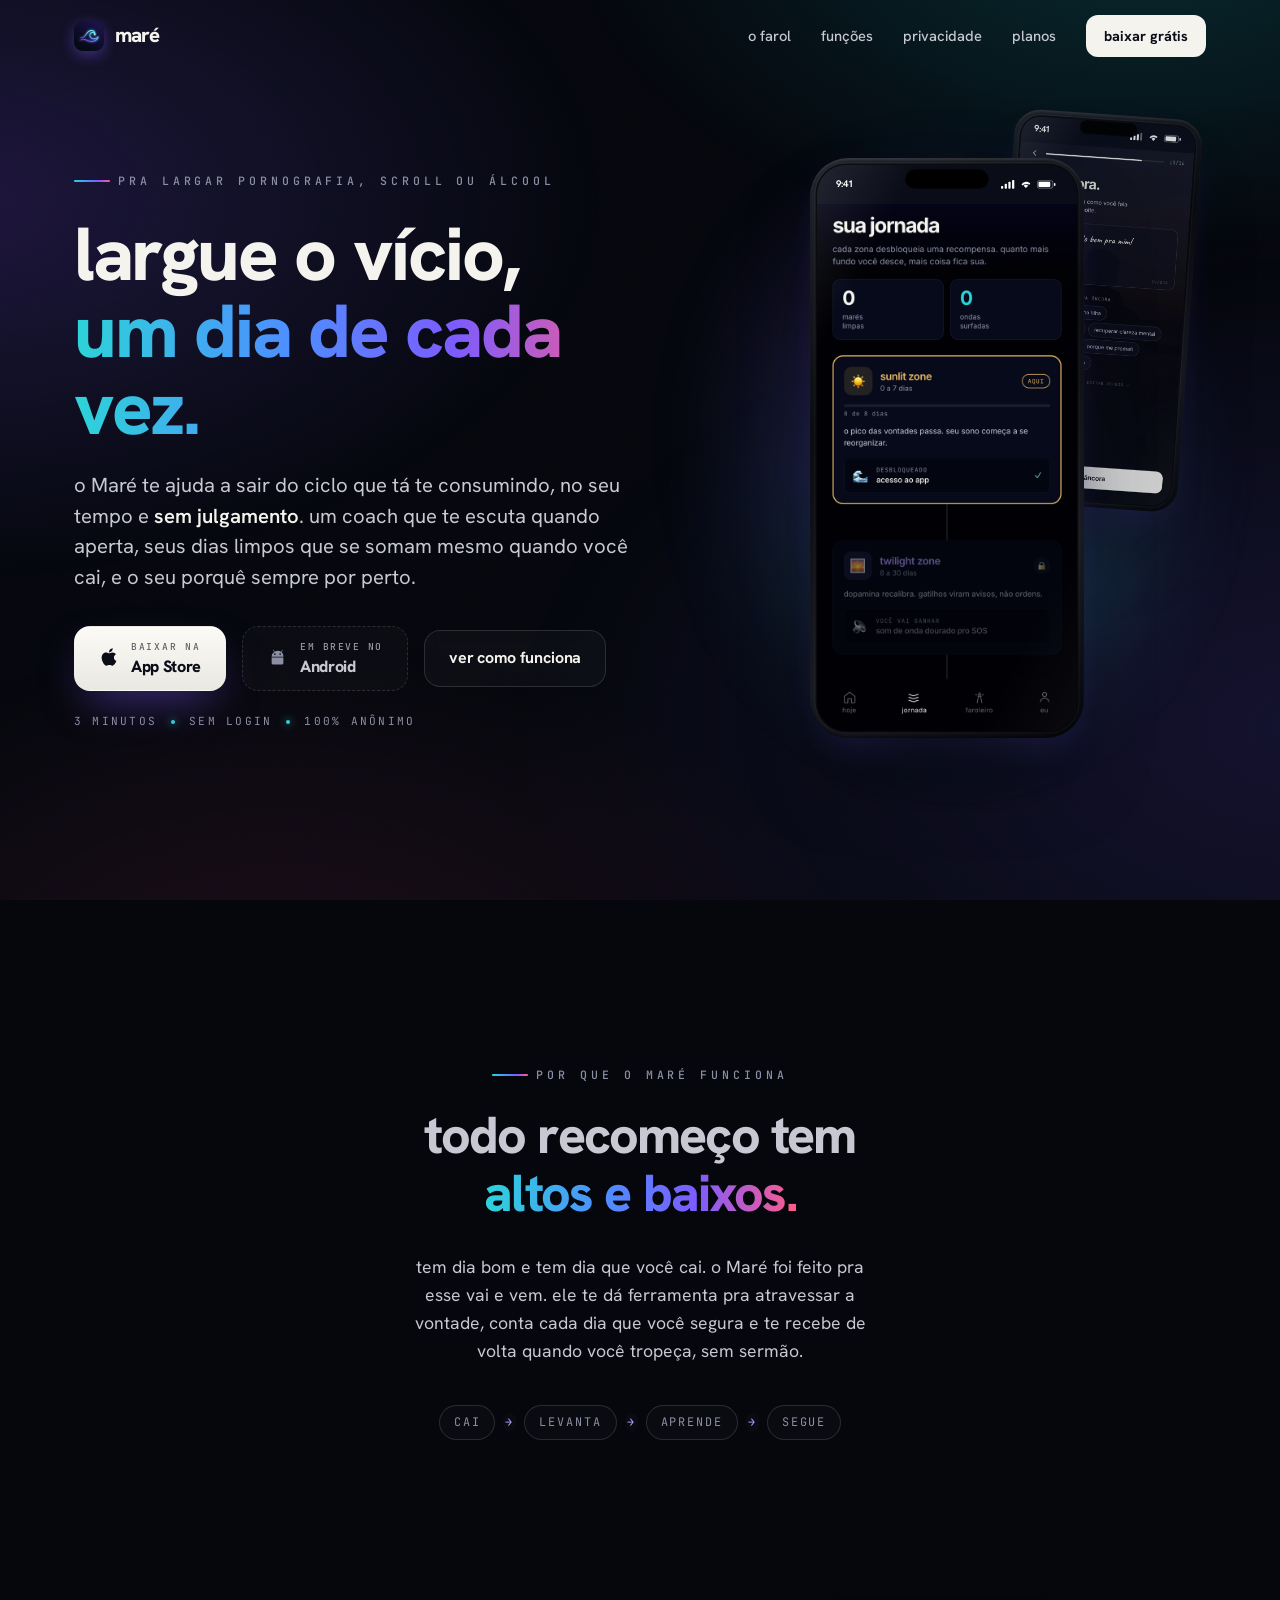
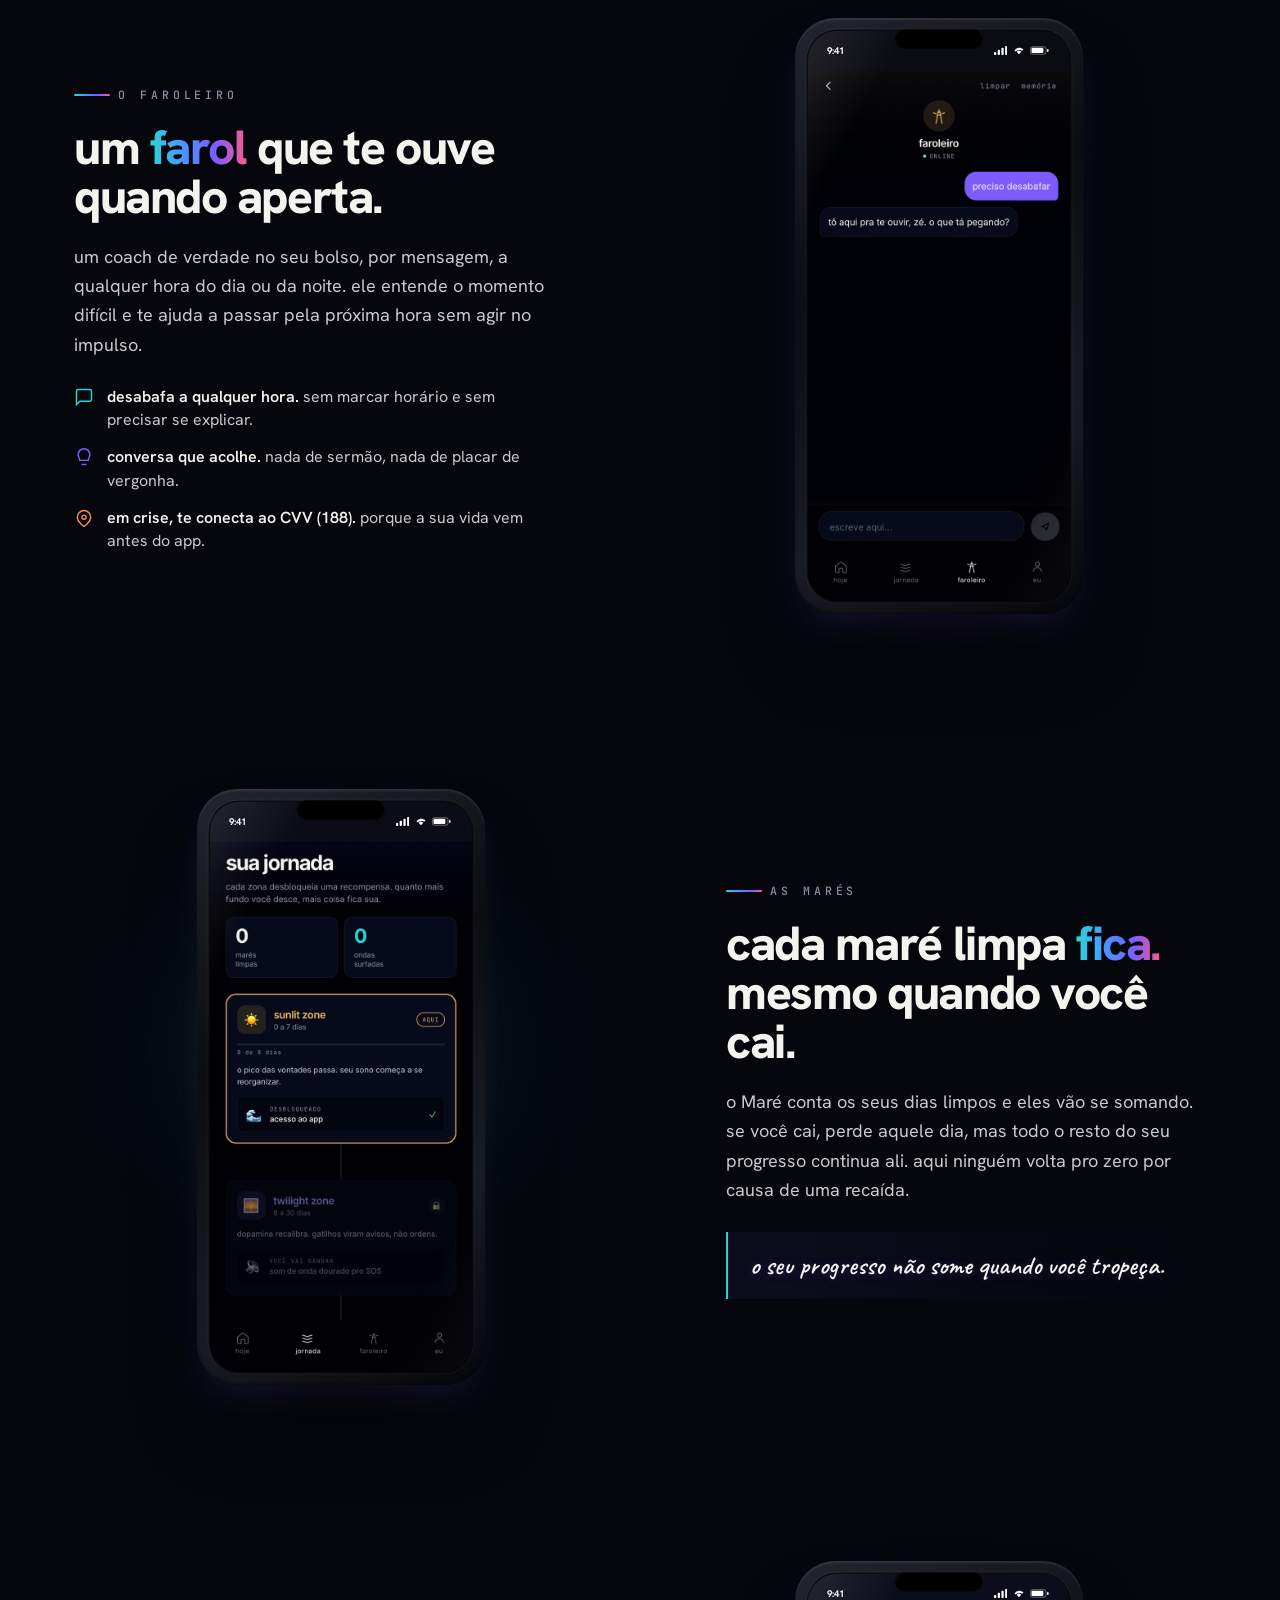
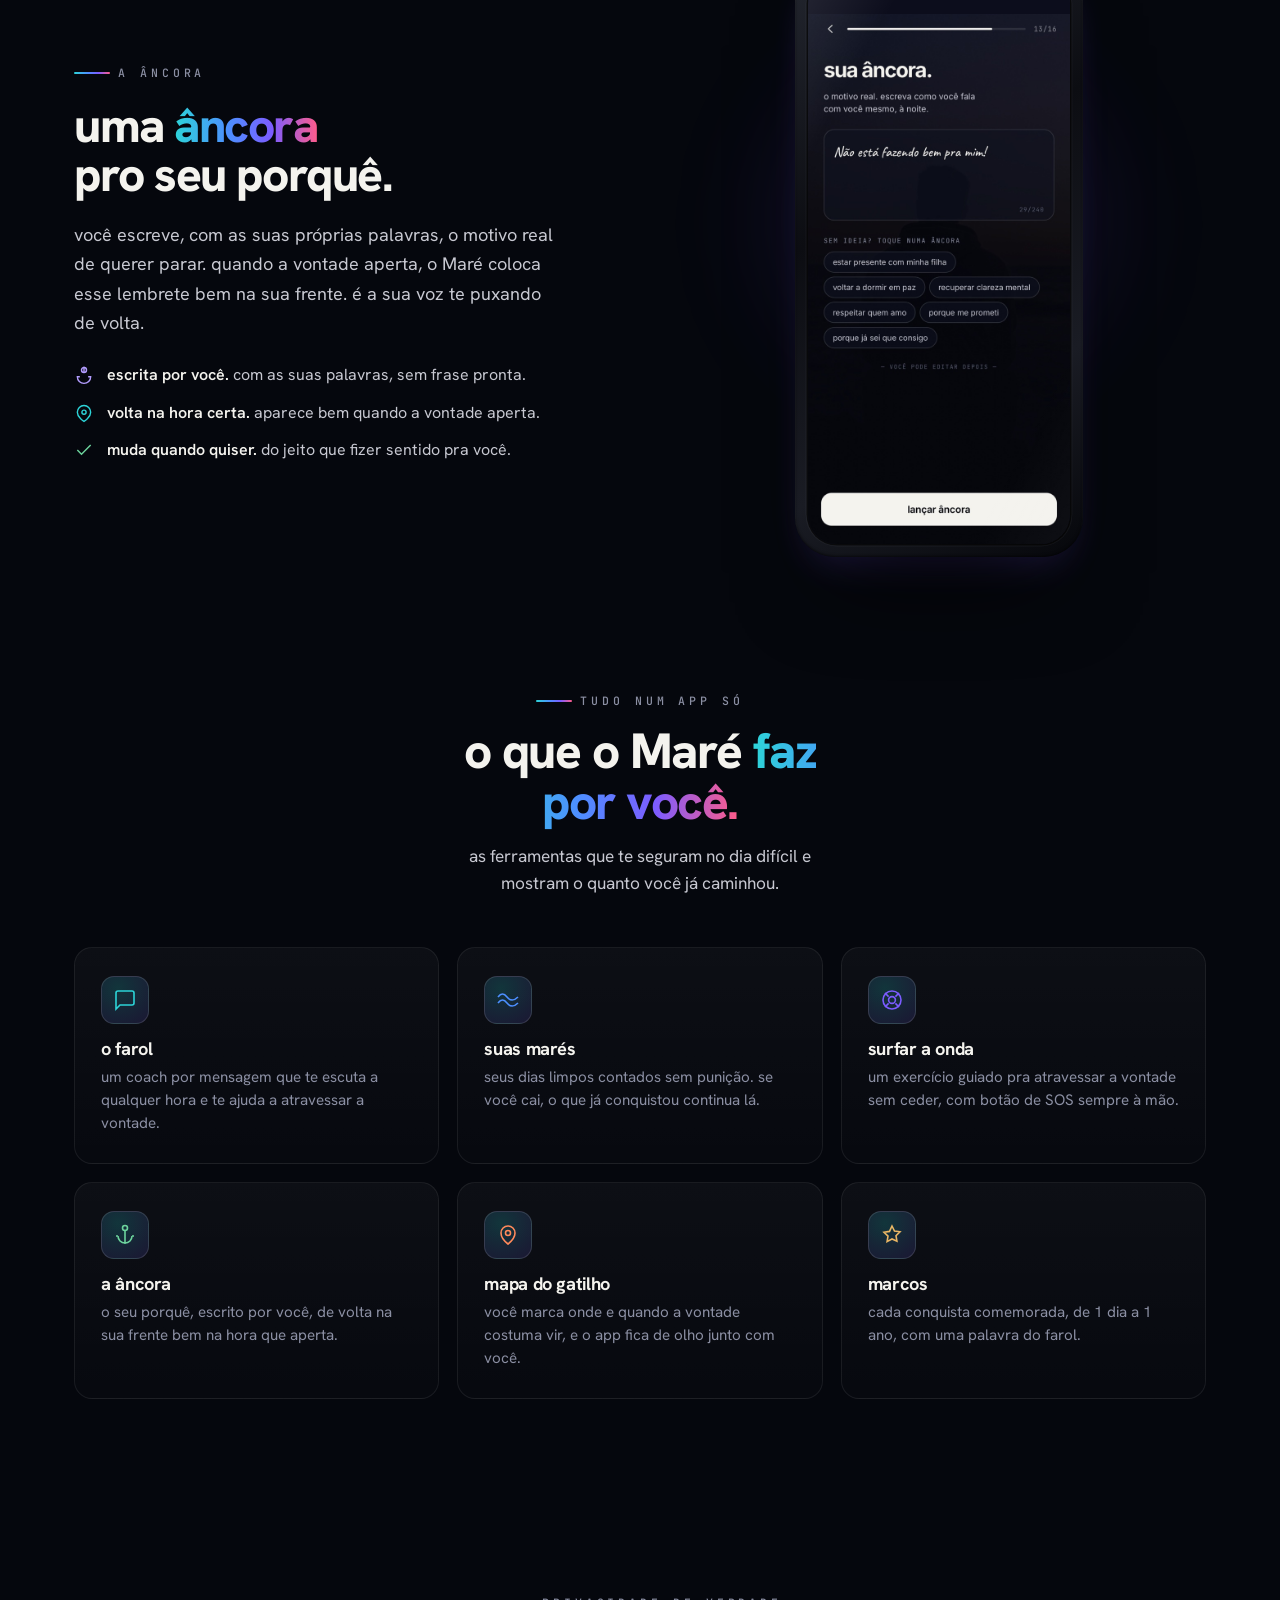
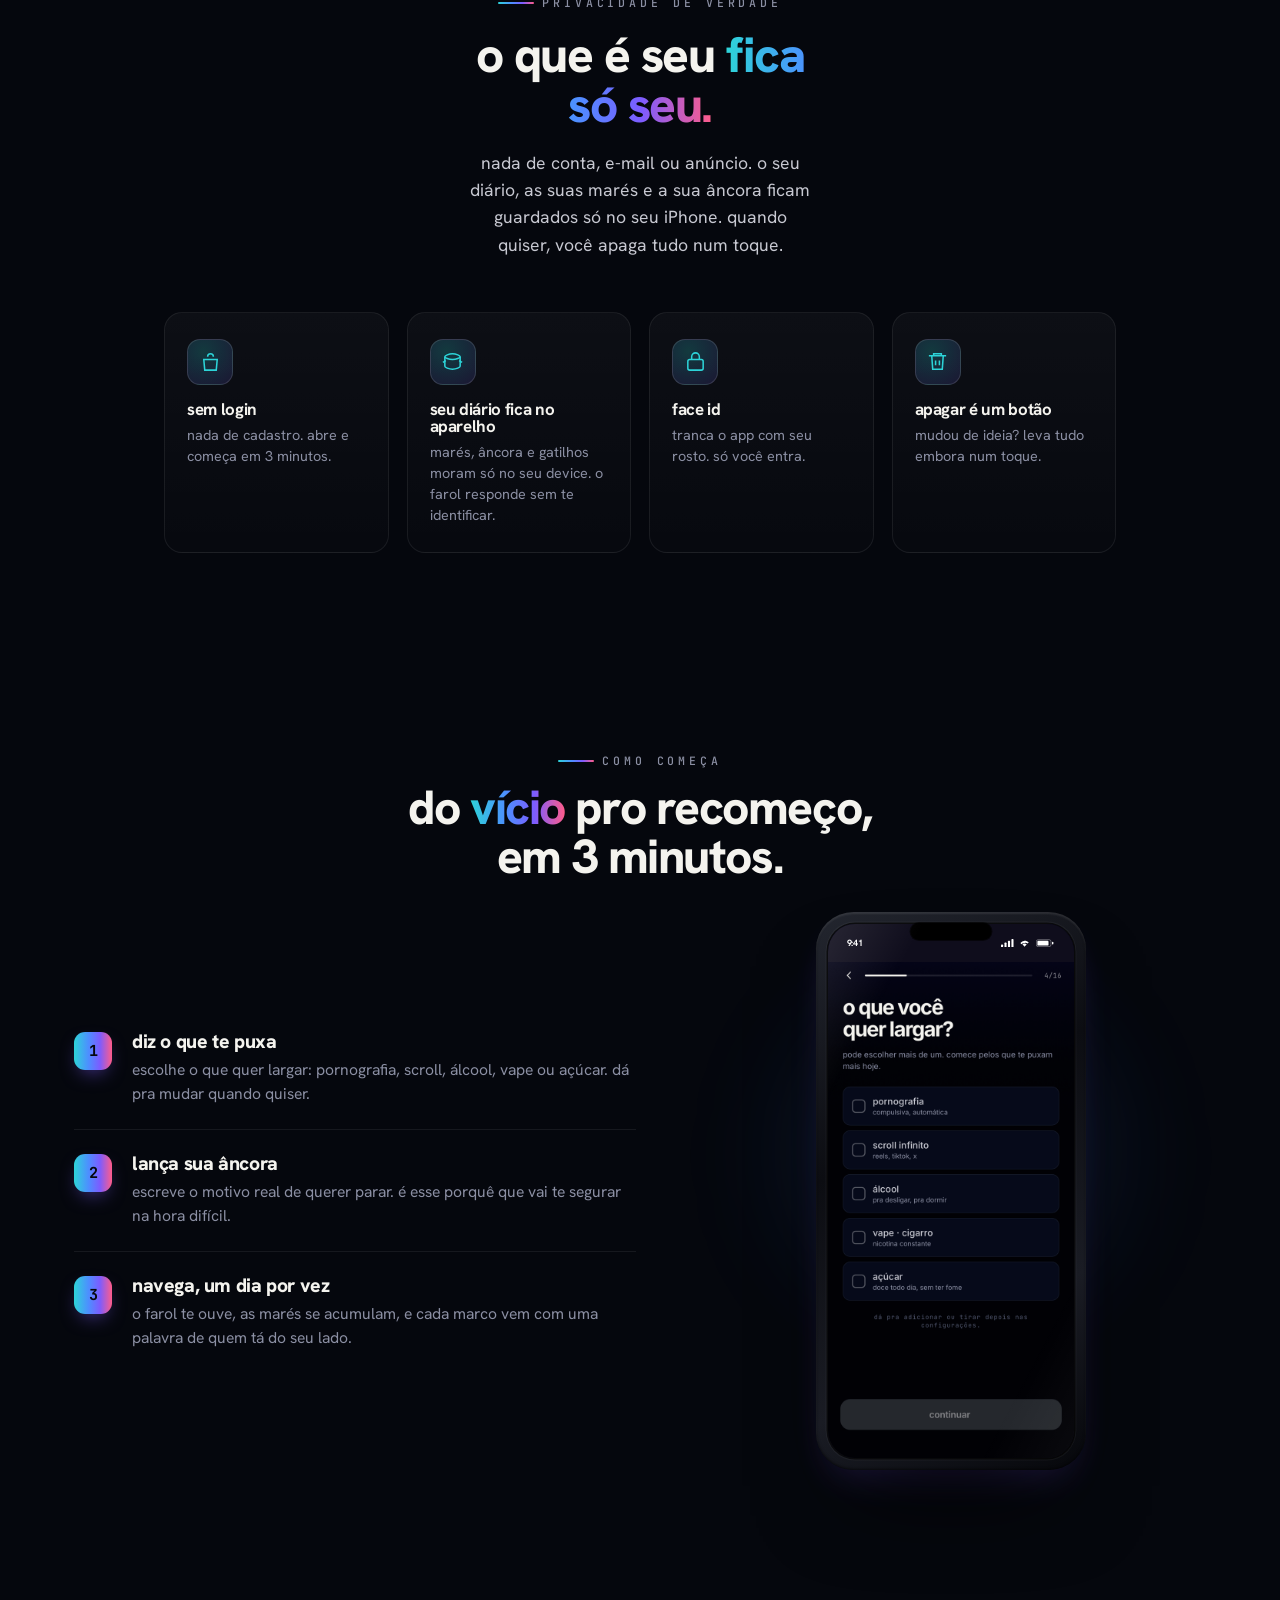
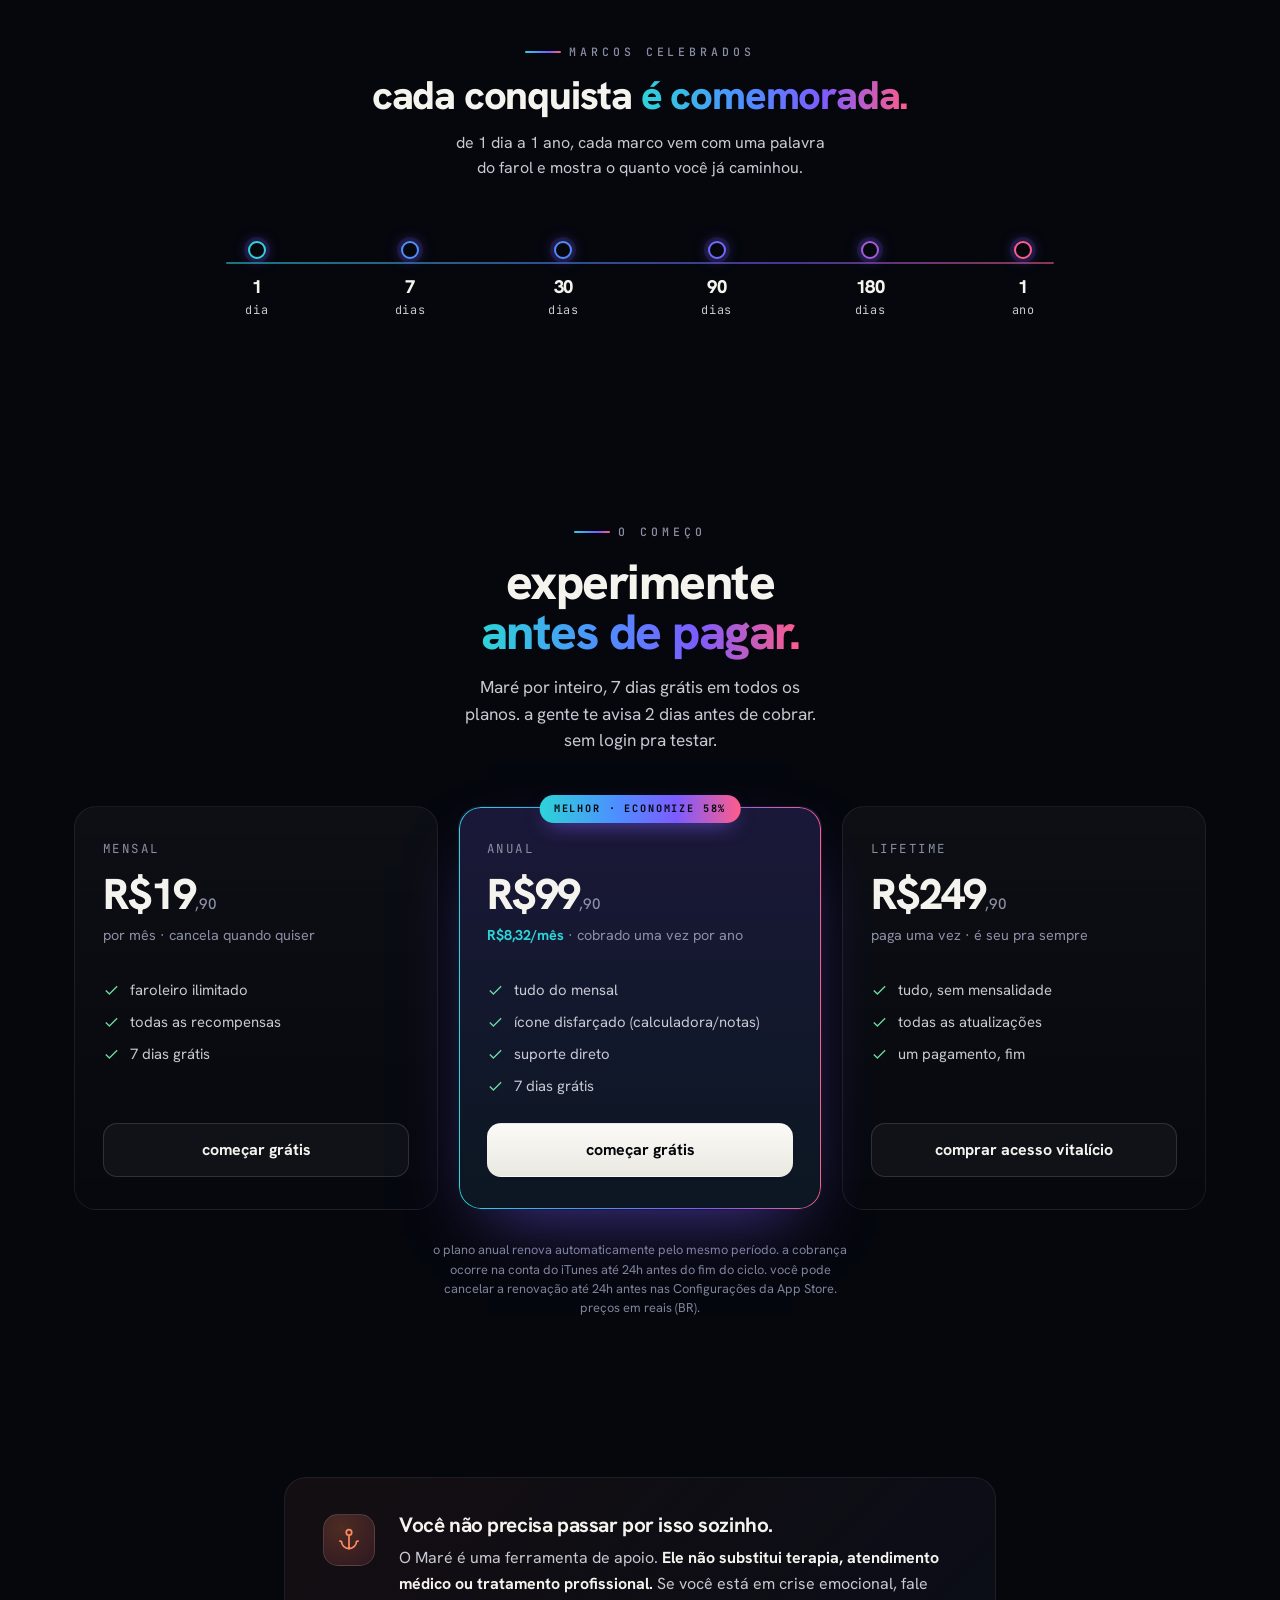
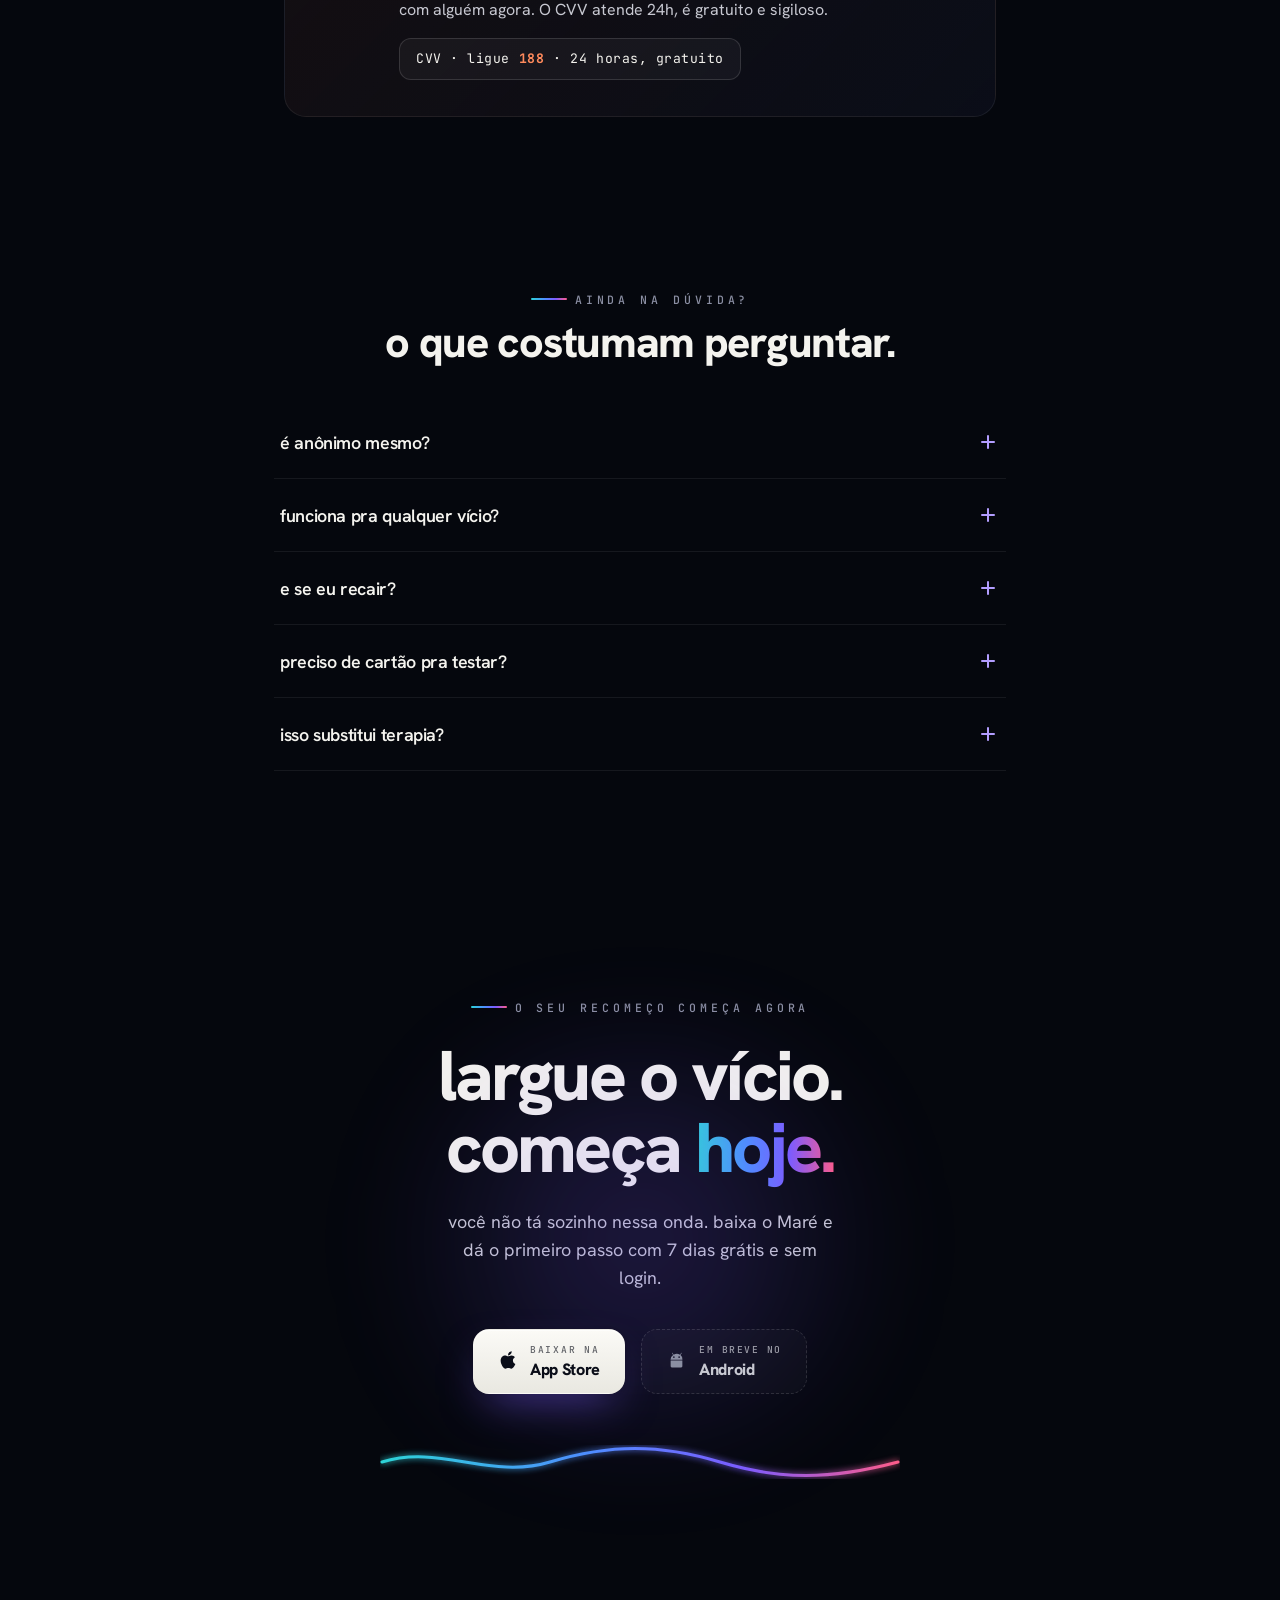
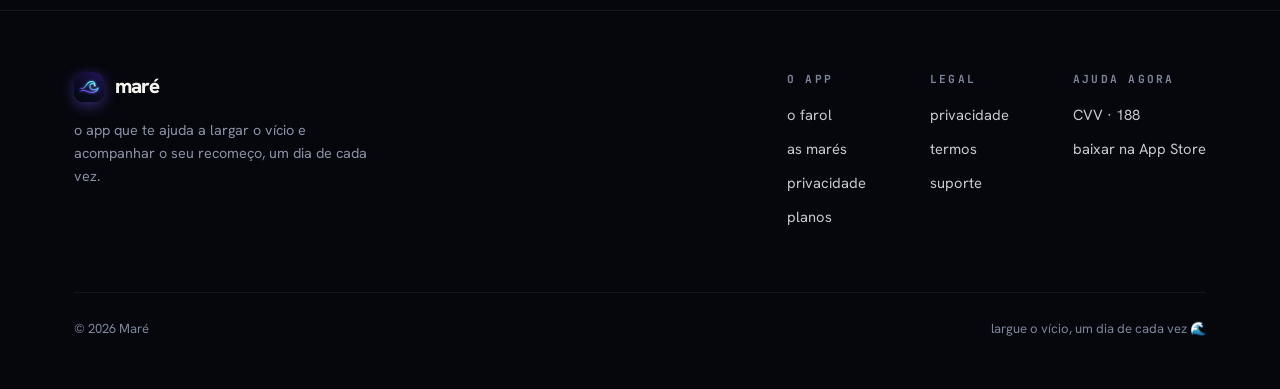
==== commit 40c6fd09: "Custom domain marevicio.com CNAME + Open Graph URLs apontando pro domínio próprio.  Co-Authored-By: " ====
--- a/index.html
+++ b/index.html
@@ -7,21 +7,21 @@
 <meta name="description" content="O Maré te ajuda a largar pornografia, scroll ou álcool. Um coach que te escuta na hora difícil, seus dias limpos contados sem punição e o lembrete do seu porquê. Sem julgamento. 7 dias grátis." />
 <meta name="theme-color" content="#05070d" />
 
-<!-- Open Graph · TROQUE a base de URL pelo domínio real de deploy -->
+<!-- Open Graph · domínio: marevicio.com -->
 <meta property="og:type" content="website" />
 <meta property="og:locale" content="pt_BR" />
 <meta property="og:site_name" content="Maré" />
-<meta property="og:url" content="https://josediogor.github.io/mare-site/" />
+<meta property="og:url" content="https://marevicio.com/" />
 <meta property="og:title" content="Maré · largue o vício, um dia de cada vez" />
 <meta property="og:description" content="Largue o vício, um dia de cada vez. Um coach que te escuta, seus dias limpos contados sem punição e o lembrete do seu porquê na hora difícil. Sem julgamento." />
-<meta property="og:image" content="https://josediogor.github.io/mare-site/assets/og.jpg" />
+<meta property="og:image" content="https://marevicio.com/assets/og.jpg" />
 <meta property="og:image:width" content="1200" />
 <meta property="og:image:height" content="630" />
 <meta property="og:image:alt" content="Maré · largue o vício, um dia de cada vez" />
 <meta name="twitter:card" content="summary_large_image" />
 <meta name="twitter:title" content="Maré · largue o vício, um dia de cada vez" />
 <meta name="twitter:description" content="Largue o vício, um dia de cada vez. Coach que te escuta, dias limpos contados sem punição e o seu porquê sempre à mão. Sem julgamento." />
-<meta name="twitter:image" content="https://josediogor.github.io/mare-site/assets/og.jpg" />
+<meta name="twitter:image" content="https://marevicio.com/assets/og.jpg" />
 
 <link rel="icon" type="image/png" href="assets/icon.png" />
 <link rel="apple-touch-icon" href="assets/icon.png" />
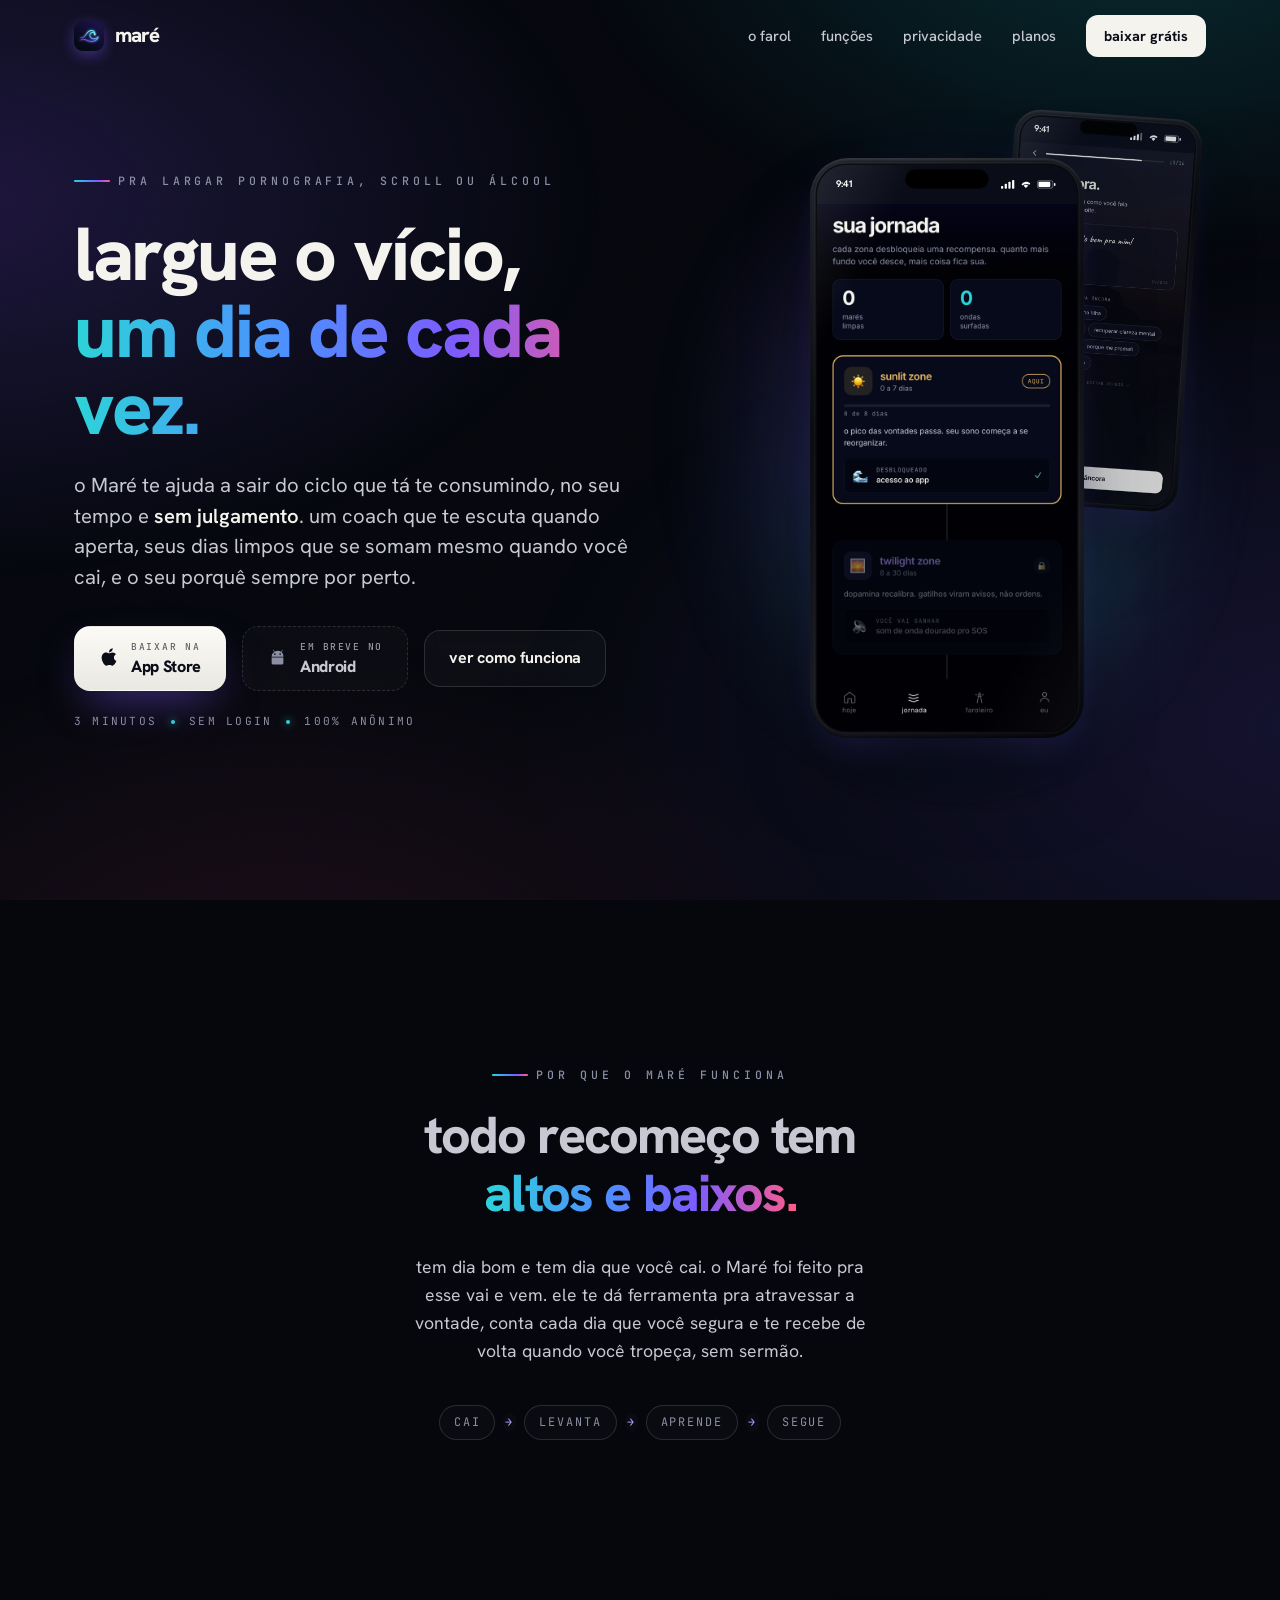
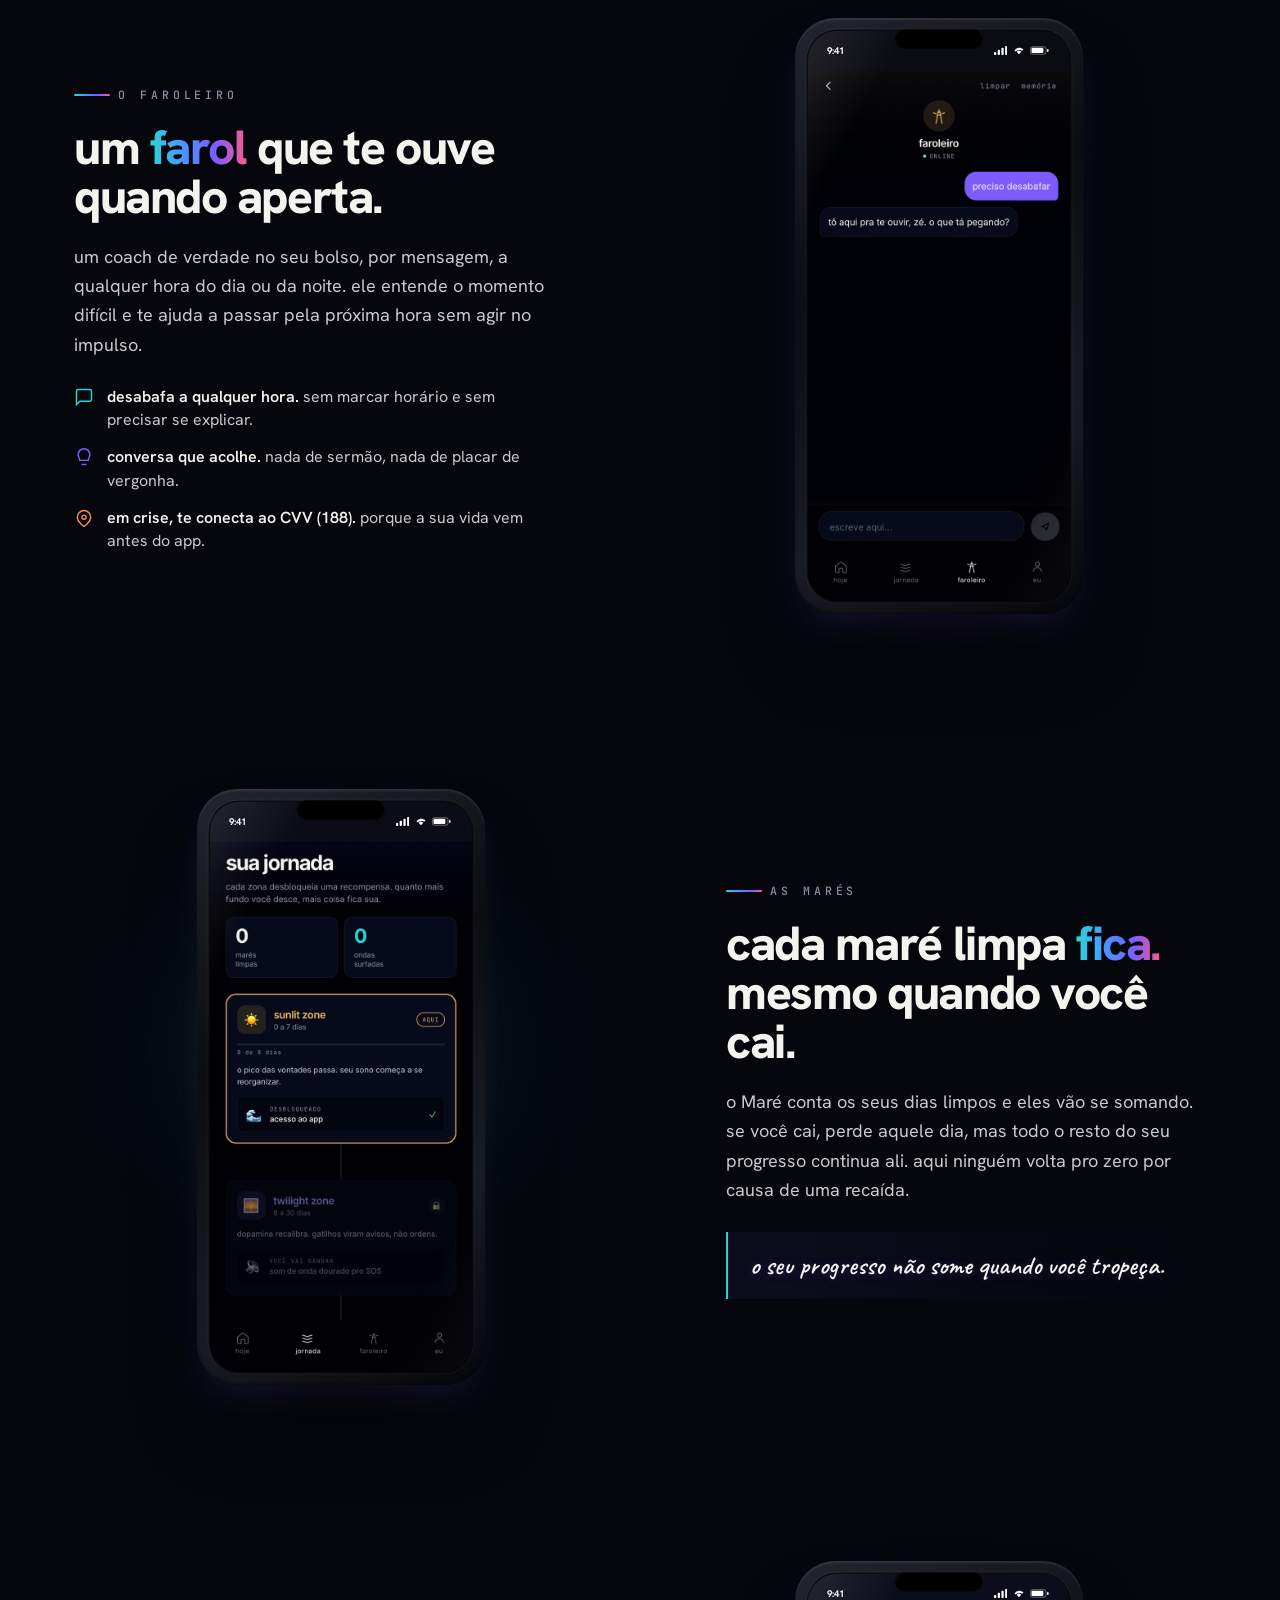
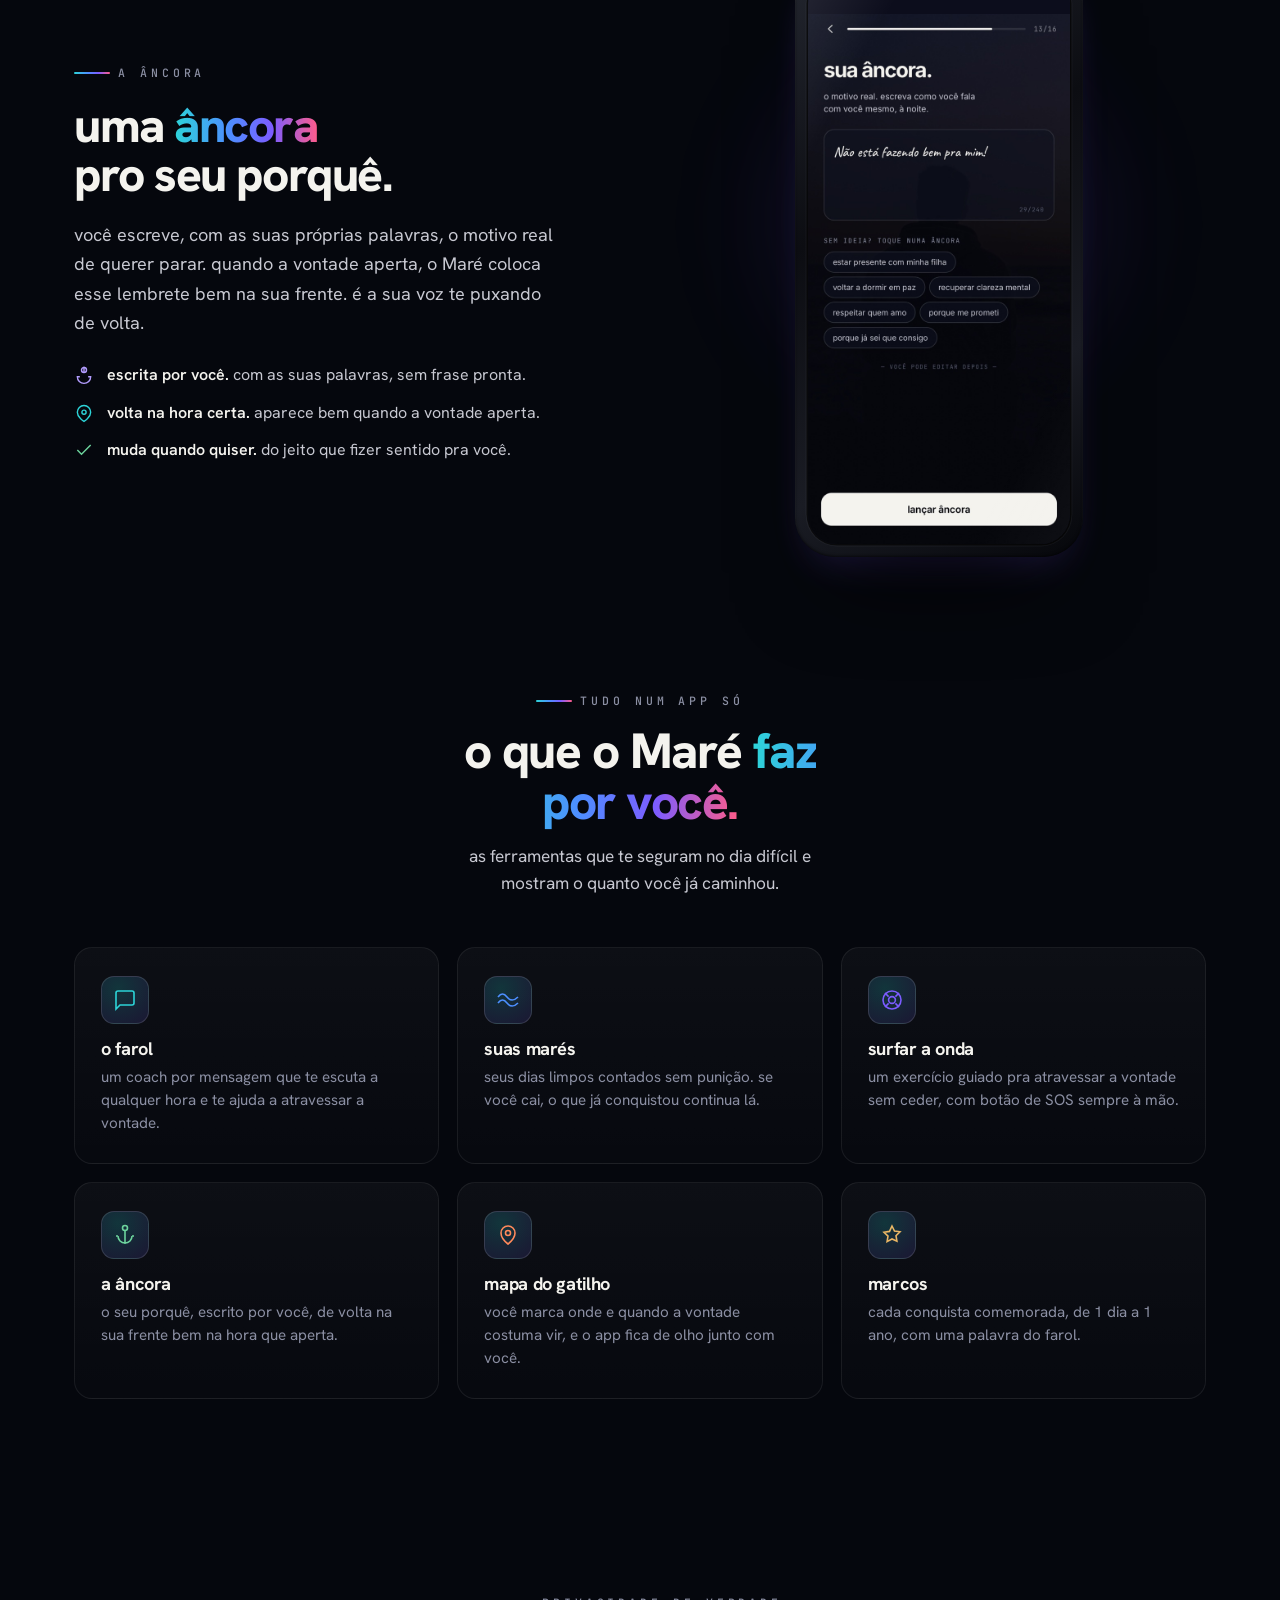
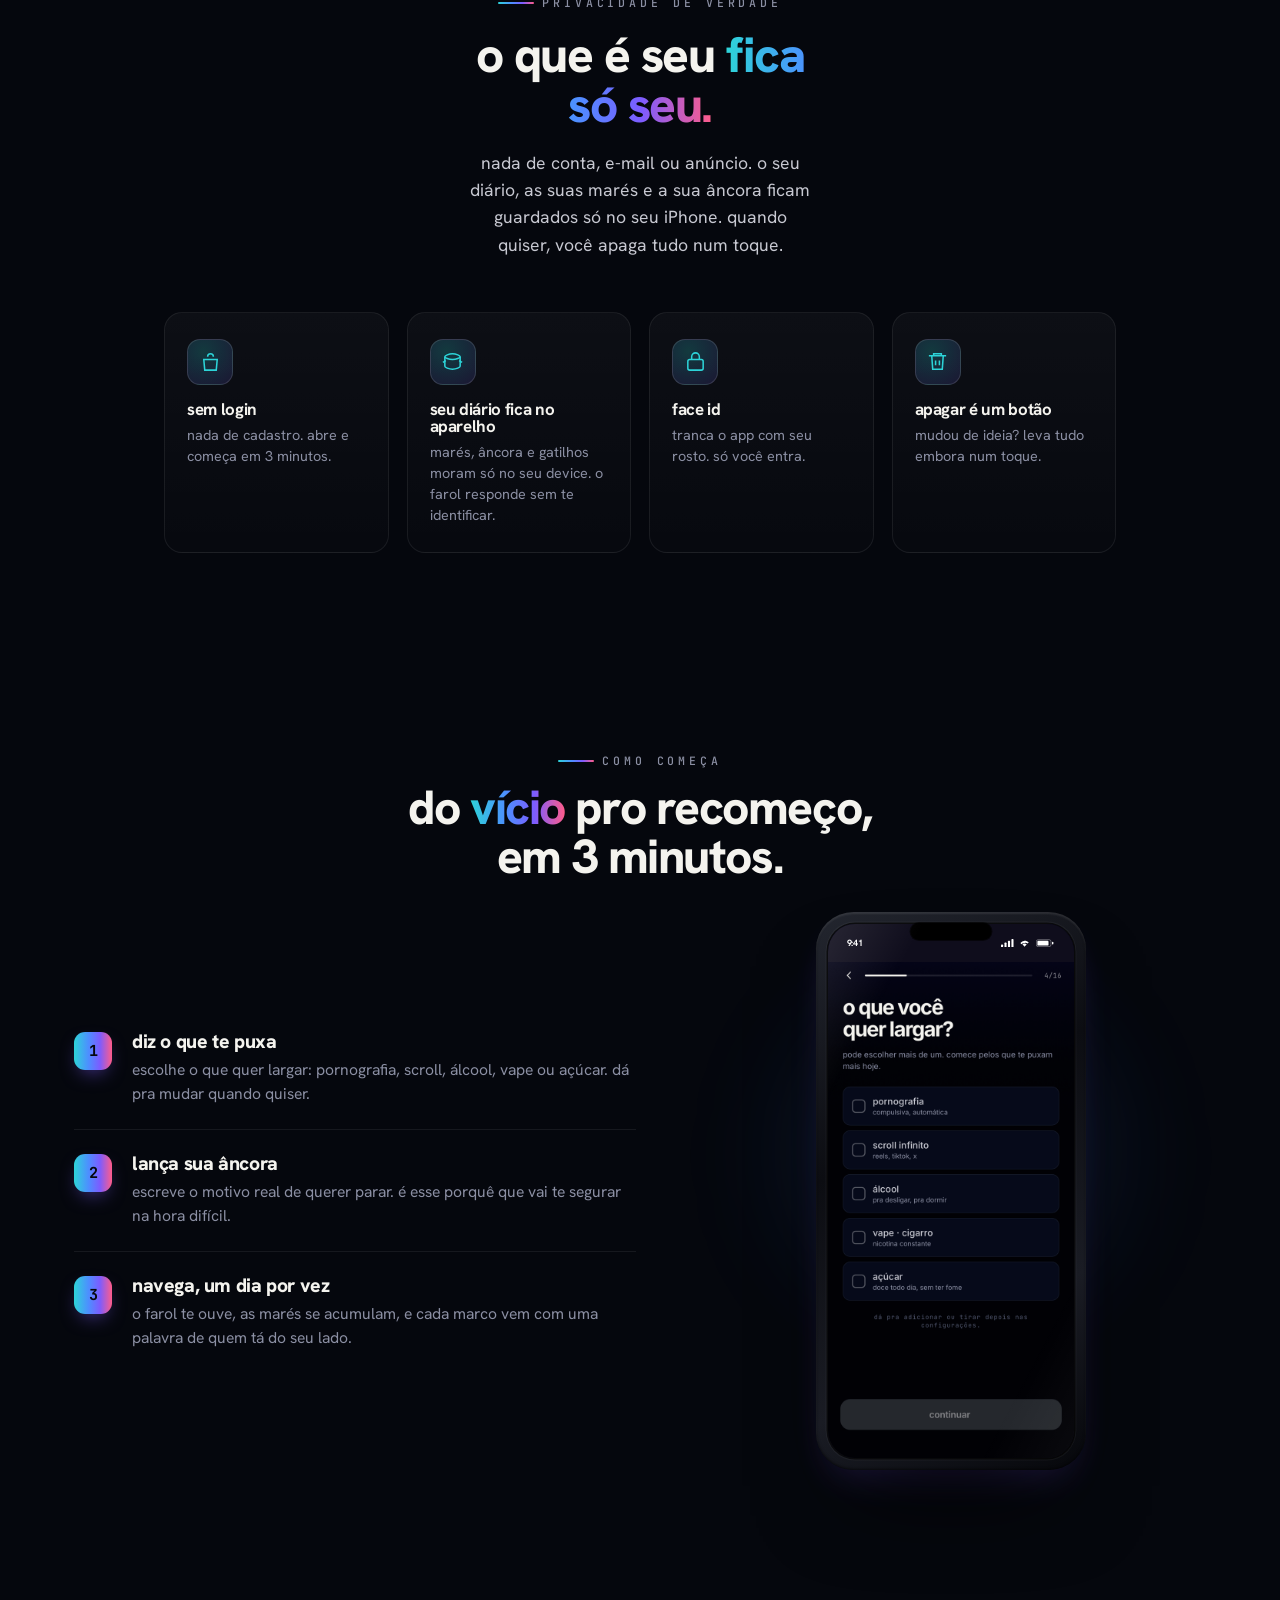
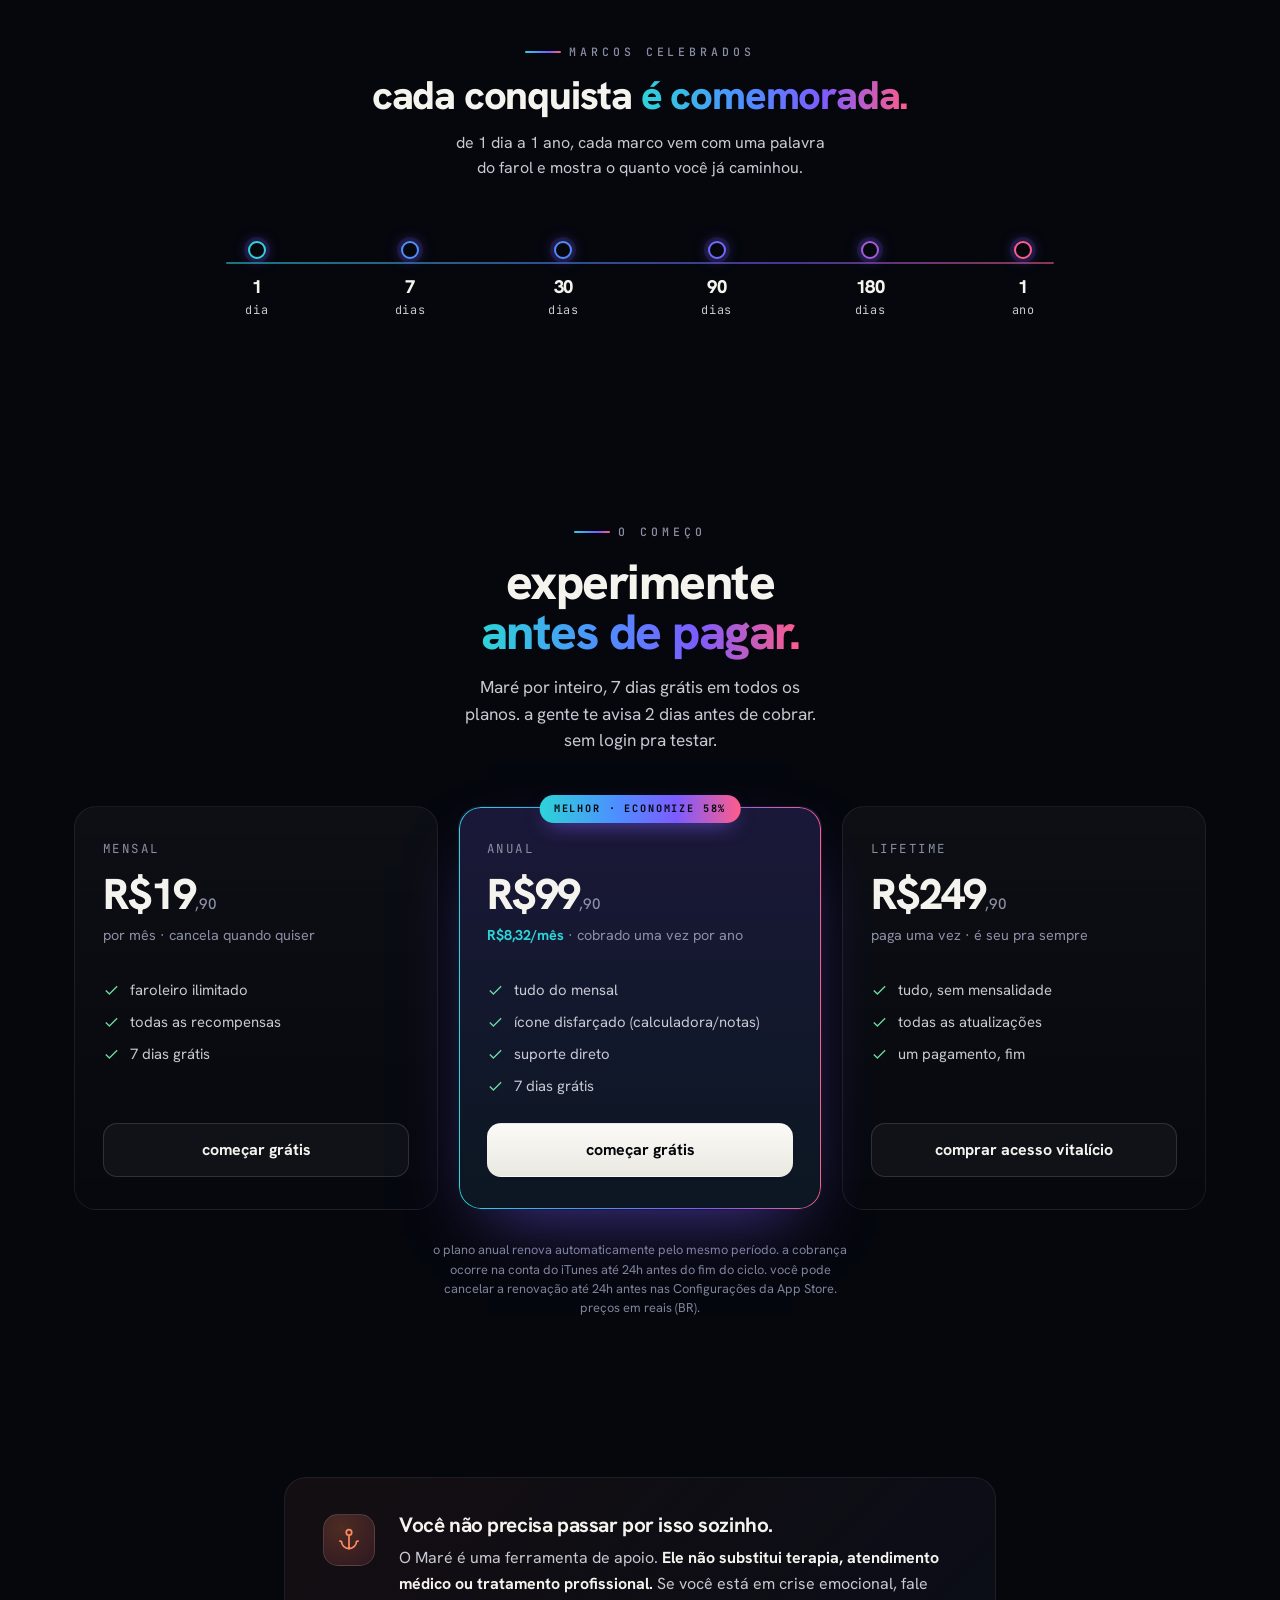
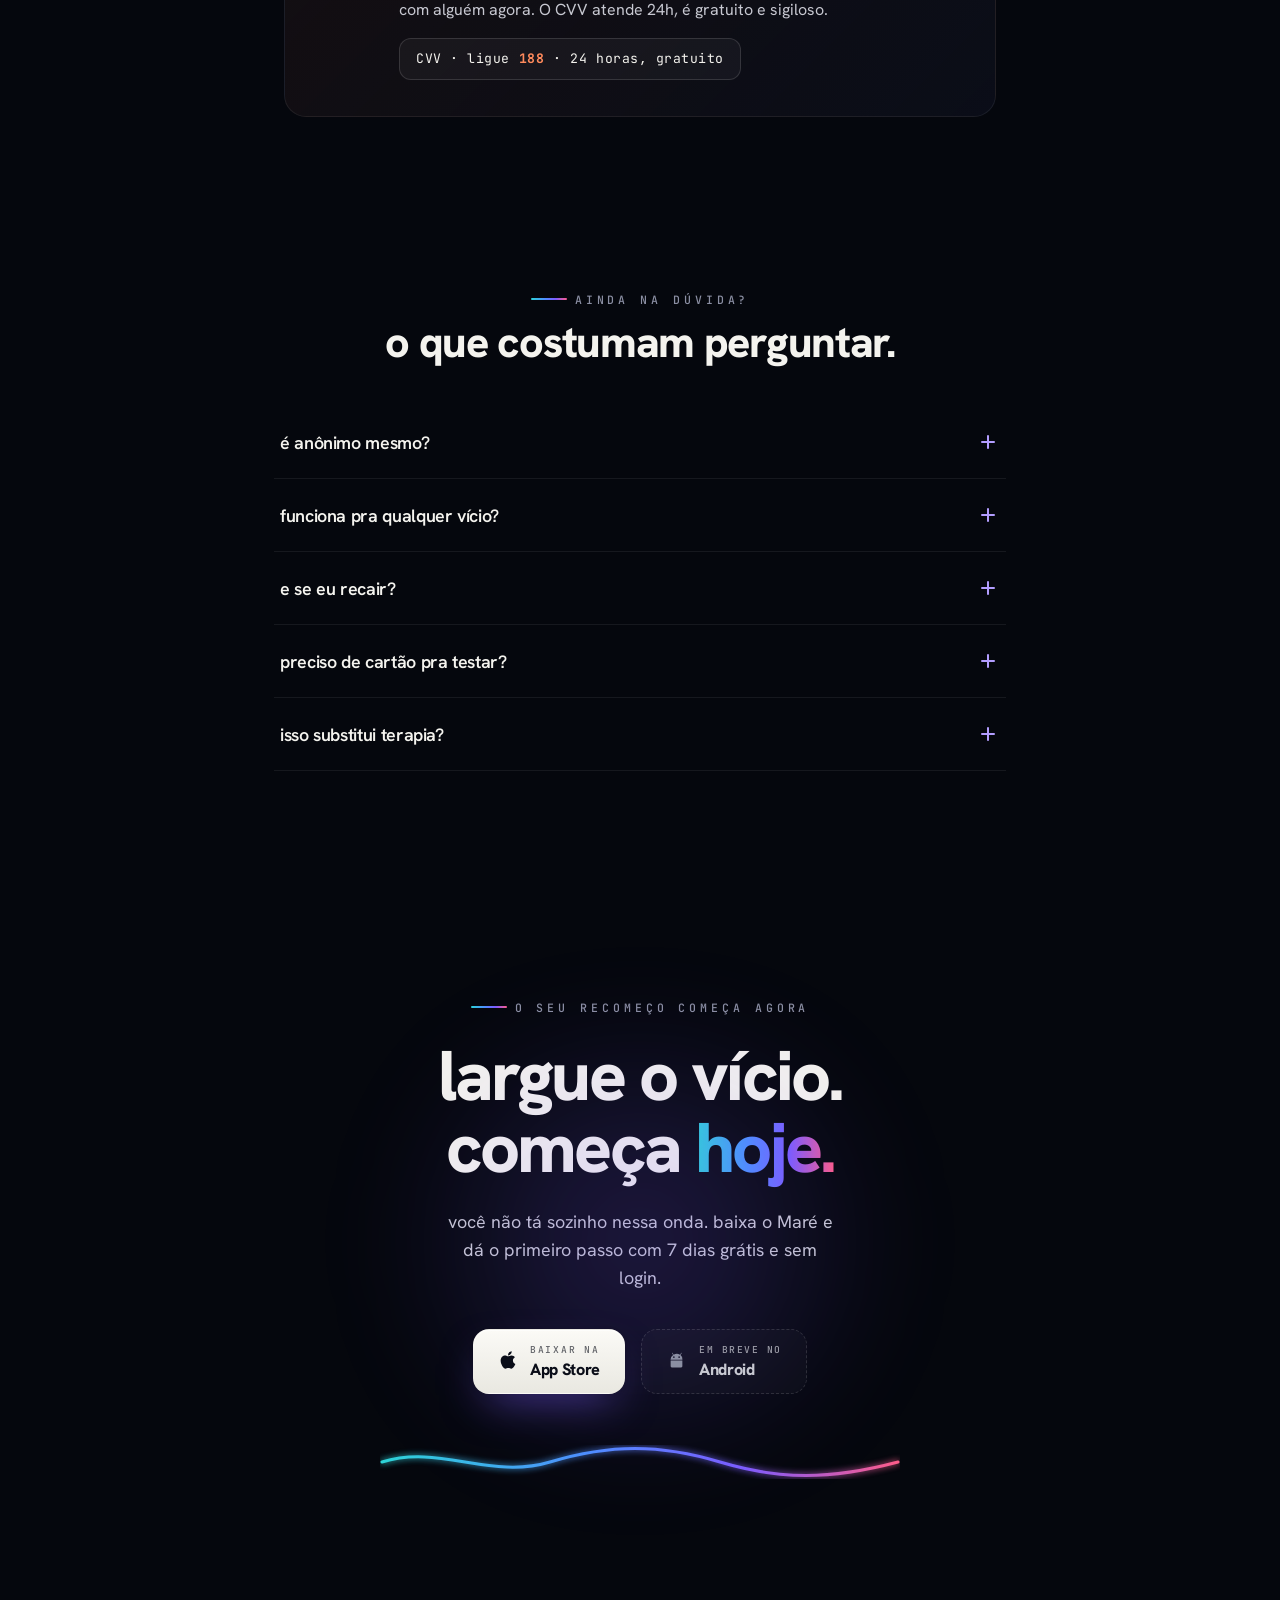
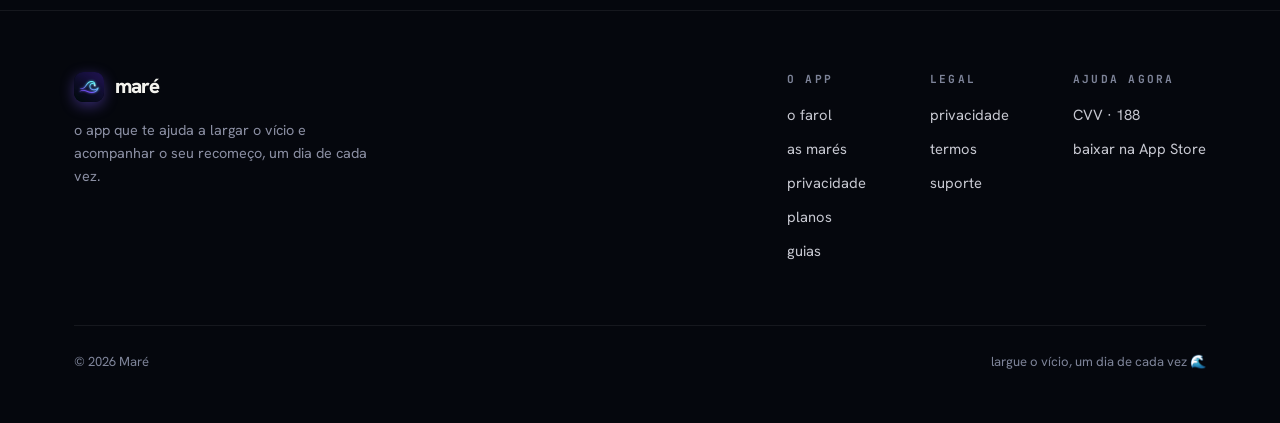
==== commit 066ccd6d: "SEO: lança hub /parar/ + 1ª página "como parar de pornografia" - /parar/ : índice do hub de conteúdo" ====
--- a/index.html
+++ b/index.html
@@ -6,6 +6,41 @@
 <title>Maré · largue o vício, um dia de cada vez</title>
 <meta name="description" content="O Maré te ajuda a largar pornografia, scroll ou álcool. Um coach que te escuta na hora difícil, seus dias limpos contados sem punição e o lembrete do seu porquê. Sem julgamento. 7 dias grátis." />
 <meta name="theme-color" content="#05070d" />
+
+<link rel="canonical" href="https://marevicio.com/" />
+<meta name="apple-itunes-app" content="app-id=6773973582" />
+
+<!-- Google Analytics 4 · Coco Studio (Maré) -->
+<script async src="https://www.googletagmanager.com/gtag/js?id=G-KQQB4P8B76"></script>
+<script>
+  window.dataLayer = window.dataLayer || [];
+  function gtag(){dataLayer.push(arguments);}
+  gtag('js', new Date());
+  gtag('config', 'G-KQQB4P8B76');
+
+  // funil Coco Studio: visita -> scroll -> clique na App Store
+  (function(){
+    var APP='mare';
+    document.addEventListener('click', function(e){
+      var a = e.target.closest ? e.target.closest('a[href*="apps.apple.com"]') : null;
+      if(!a) return;
+      var loc = a.getAttribute('data-goatcounter-click') || a.getAttribute('data-cta')
+              || (a.closest('section') && a.closest('section').id)
+              || (a.textContent||'').trim().slice(0,40) || 'sem-rotulo';
+      gtag('event','app_store_click',{app:APP, cta_location:loc, link_url:a.href});
+    }, true);
+    var marks=[25,50,75,90], hit={};
+    function onScroll(){
+      var d=document.documentElement, b=document.body||{};
+      var st=d.scrollTop||b.scrollTop||0;
+      var sh=(d.scrollHeight||b.scrollHeight||0)-d.clientHeight;
+      var p= sh>0 ? Math.round(st/sh*100) : 0;
+      for(var i=0;i<marks.length;i++){var m=marks[i]; if(p>=m && !hit[m]){hit[m]=1; gtag('event','scroll_depth',{app:APP, percent_scrolled:m});}}
+      if(hit[90]) window.removeEventListener('scroll', onScroll);
+    }
+    window.addEventListener('scroll', onScroll, {passive:true});
+  })();
+</script>
 
 <!-- Open Graph · domínio: marevicio.com -->
 <meta property="og:type" content="website" />
@@ -30,6 +65,39 @@
 <link rel="preconnect" href="https://fonts.googleapis.com" />
 <link rel="preconnect" href="https://fonts.gstatic.com" crossorigin />
 <link href="https://fonts.googleapis.com/css2?family=Hanken+Grotesk:wght@400;500;600;700;800;900&family=JetBrains+Mono:wght@400;500;700&family=Caveat:wght@500;600&display=swap" rel="stylesheet" />
+
+<script type="application/ld+json">
+{
+  "@context": "https://schema.org",
+  "@type": "SoftwareApplication",
+  "name": "Maré: Recomeço",
+  "alternateName": "Maré",
+  "operatingSystem": "iOS",
+  "applicationCategory": "HealthApplication",
+  "inLanguage": "pt-BR",
+  "description": "Maré é um app pra largar o vício um dia de cada vez: um coach que te escuta na hora difícil, seus dias limpos contados sem punição e o lembrete do seu porquê. Pornografia, scroll, álcool e mais. Sem julgamento.",
+  "offers": { "@type": "Offer", "price": "0", "priceCurrency": "BRL" },
+  "author": { "@type": "Organization", "name": "Coco Studio", "url": "https://marevicio.com/" },
+  "publisher": { "@type": "Organization", "name": "Coco Studio" },
+  "screenshot": "https://marevicio.com/assets/shots/jornada.png",
+  "downloadUrl": "https://apps.apple.com/br/app/id6773973582",
+  "url": "https://apps.apple.com/br/app/id6773973582"
+}
+</script>
+
+<script type="application/ld+json">
+{
+  "@context": "https://schema.org",
+  "@type": "FAQPage",
+  "mainEntity": [
+    { "@type": "Question", "name": "É anônimo mesmo?", "acceptedAnswer": { "@type": "Answer", "text": "É. Não tem cadastro, e-mail nem conta — nada fica ligado à sua identidade. Seu diário, marés, âncora e gatilhos ficam só no seu iPhone. Dá pra trancar o app com Face ID e apagar tudo num botão." } },
+    { "@type": "Question", "name": "Funciona pra qualquer vício?", "acceptedAnswer": { "@type": "Answer", "text": "O foco principal é o uso compulsivo de pornografia, mas as ferramentas funcionam pra outros comportamentos como scroll infinito, álcool, vape e açúcar. Você escolhe o que quer largar e pode ajustar depois." } },
+    { "@type": "Question", "name": "E se eu recair?", "acceptedAnswer": { "@type": "Answer", "text": "Recaída faz parte do processo. Aqui ela vira só um ponto no caminho, e o acumulado das suas marés limpas continua com você. O farol te recebe de volta sem sermão." } },
+    { "@type": "Question", "name": "Preciso de cartão pra testar?", "acceptedAnswer": { "@type": "Answer", "text": "Não precisa de cartão pra começar. Os 7 dias grátis valem pra todos os planos e a gente te avisa 2 dias antes de qualquer cobrança." } },
+    { "@type": "Question", "name": "Isso substitui terapia?", "acceptedAnswer": { "@type": "Answer", "text": "Não. O Maré é um apoio pro dia a dia, não um tratamento. Ele caminha junto com terapia e atendimento profissional e, em crise, te encaminha pro CVV (188)." } }
+  ]
+}
+</script>
 
 <style>
 /* ============================================================
@@ -487,6 +555,12 @@
 @media(max-width:560px){
   .wrap{padding:0 18px}
   .hero{padding:120px 0 40px}
+  /* headline: scale down so "um dia de cada vez." fits narrow screens */
+  .hero h1{font-size:clamp(1.6rem,8vw,2.4rem)}
+  /* phones: shrink + tuck the back phone in so the pair stays inside the frame */
+  .hero-stage{height:430px;margin-top:6px}
+  .phone-pair .phone.front{width:224px}
+  .phone-pair .phone.back{width:152px;right:-50px;top:-26px}
   .pgrid{grid-template-columns:1fr 1fr;gap:12px}
   .pcard{padding:20px 16px}
   .mdot .lab{font-size:.62rem}
@@ -963,6 +1037,7 @@
           <a href="#jornada">as marés</a>
           <a href="#privacidade">privacidade</a>
           <a href="#planos">planos</a>
+          <a href="/parar/">guias</a>
         </div>
         <div class="fcol">
           <h4>legal</h4>
